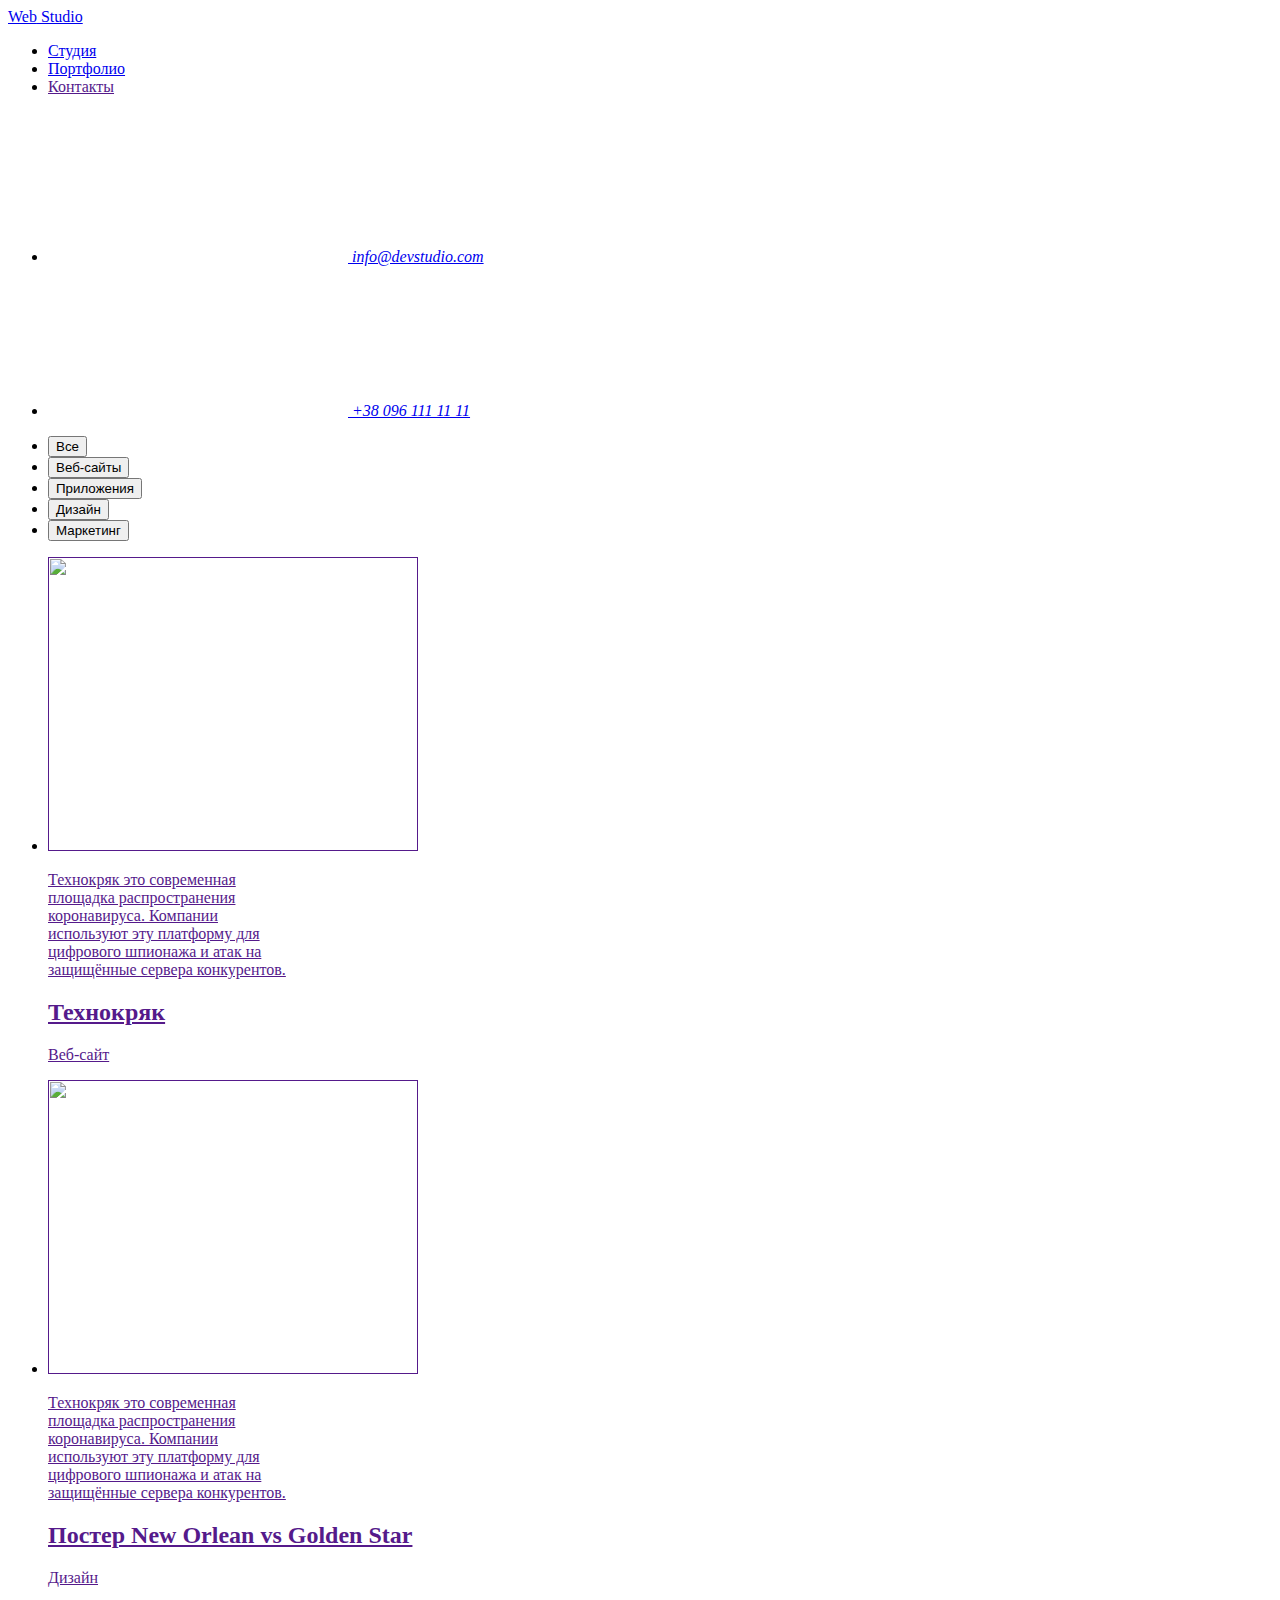
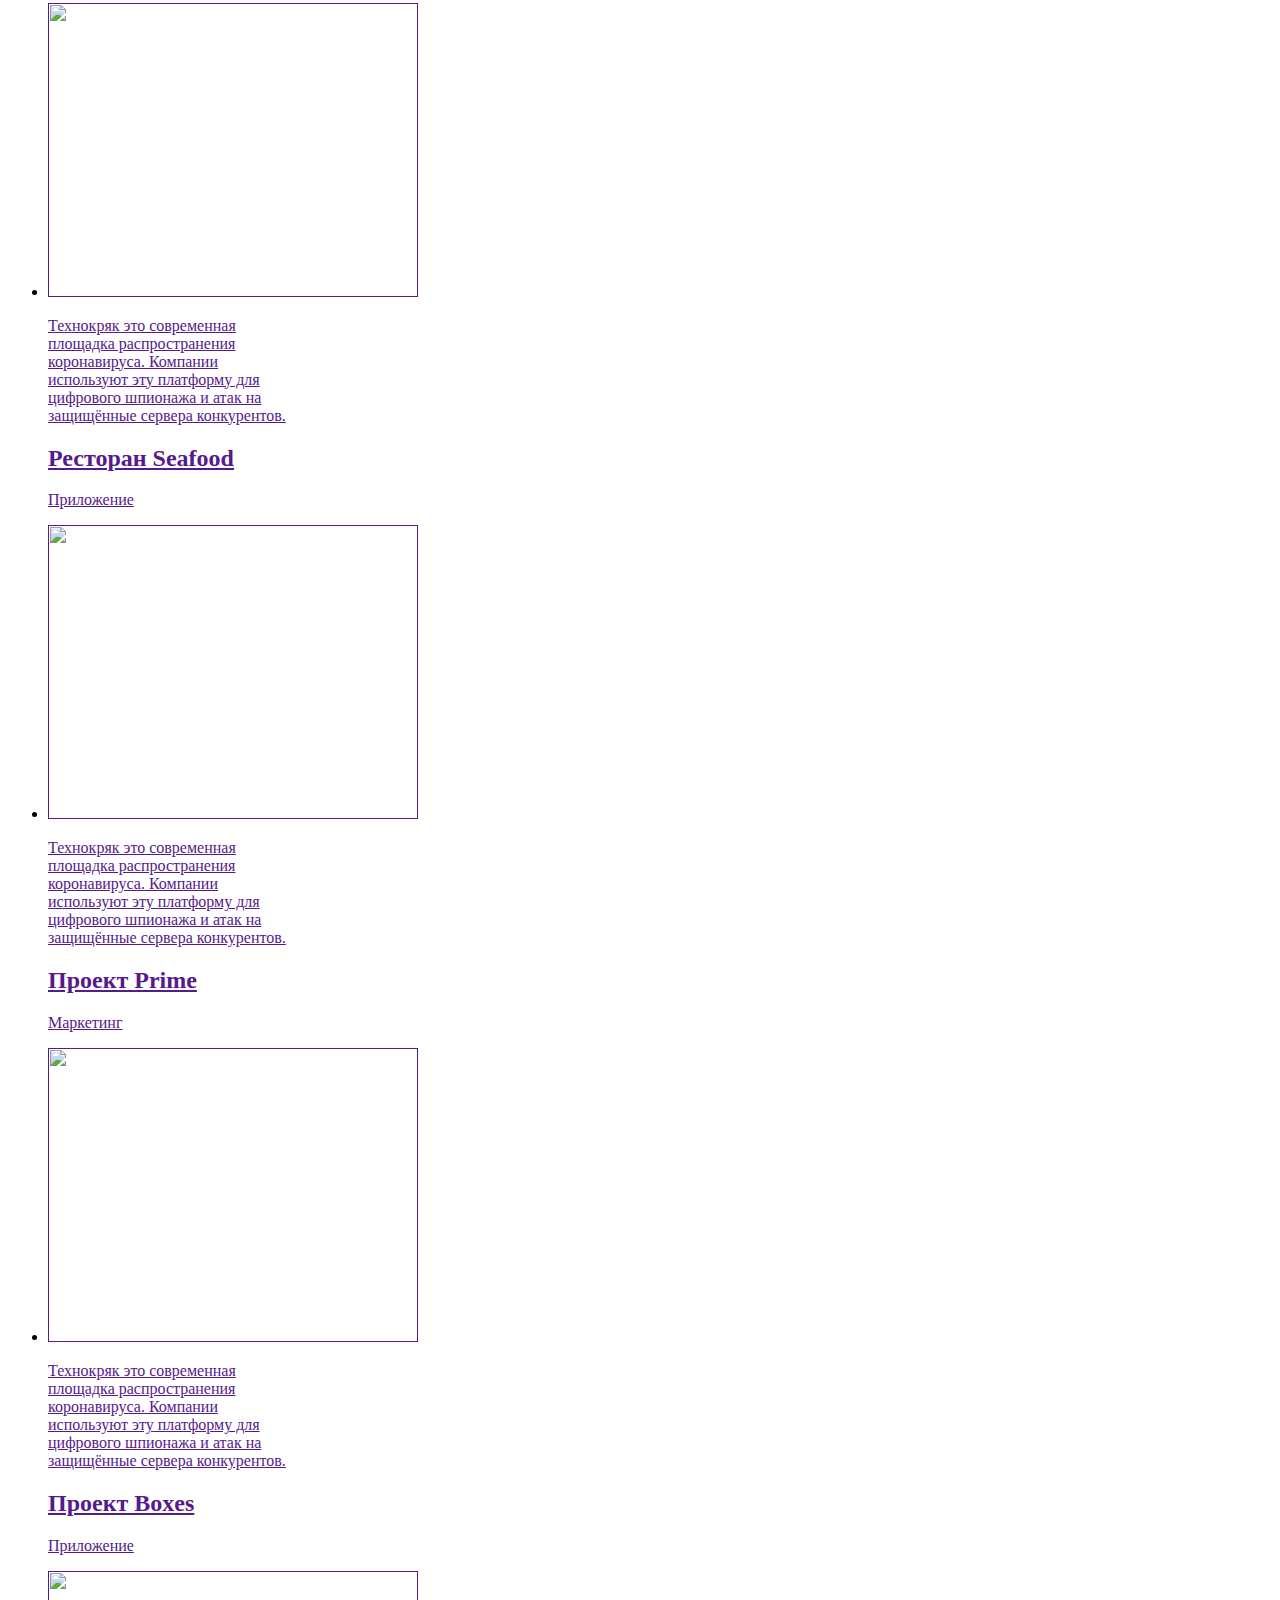
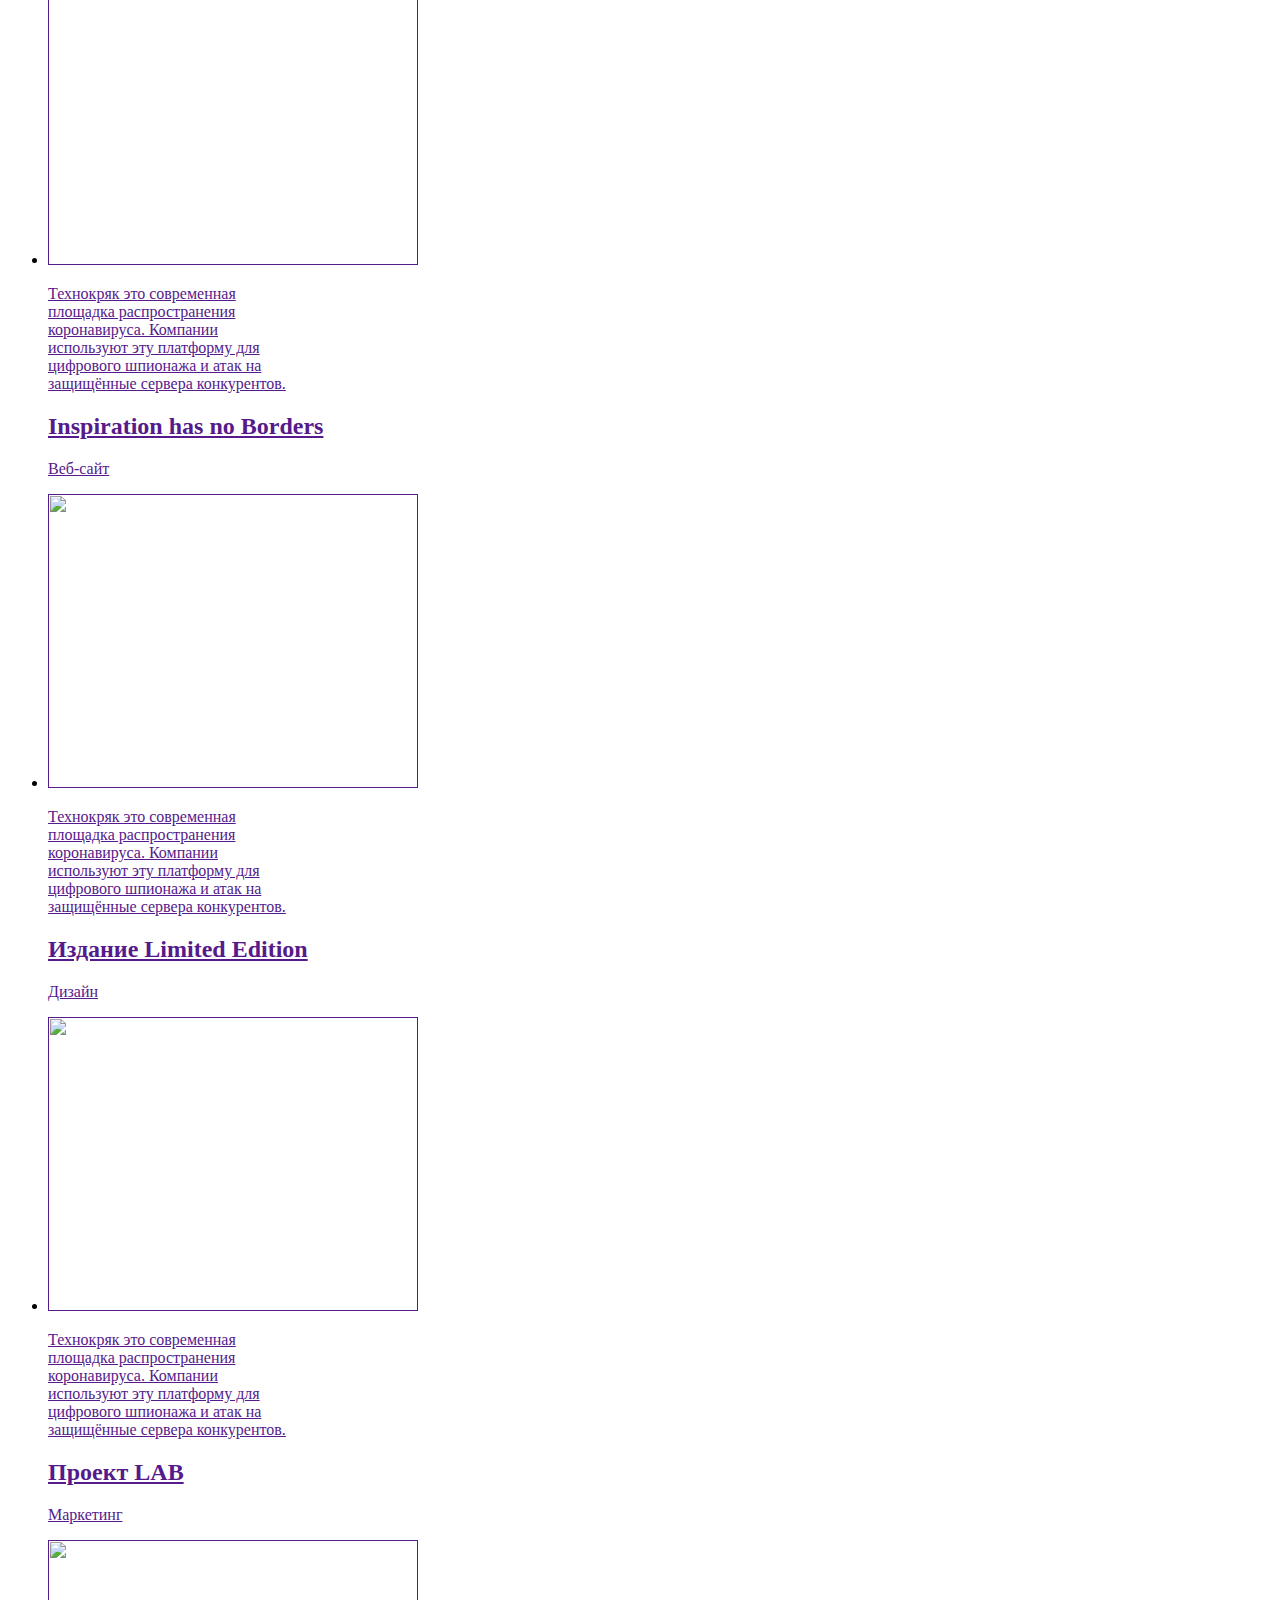
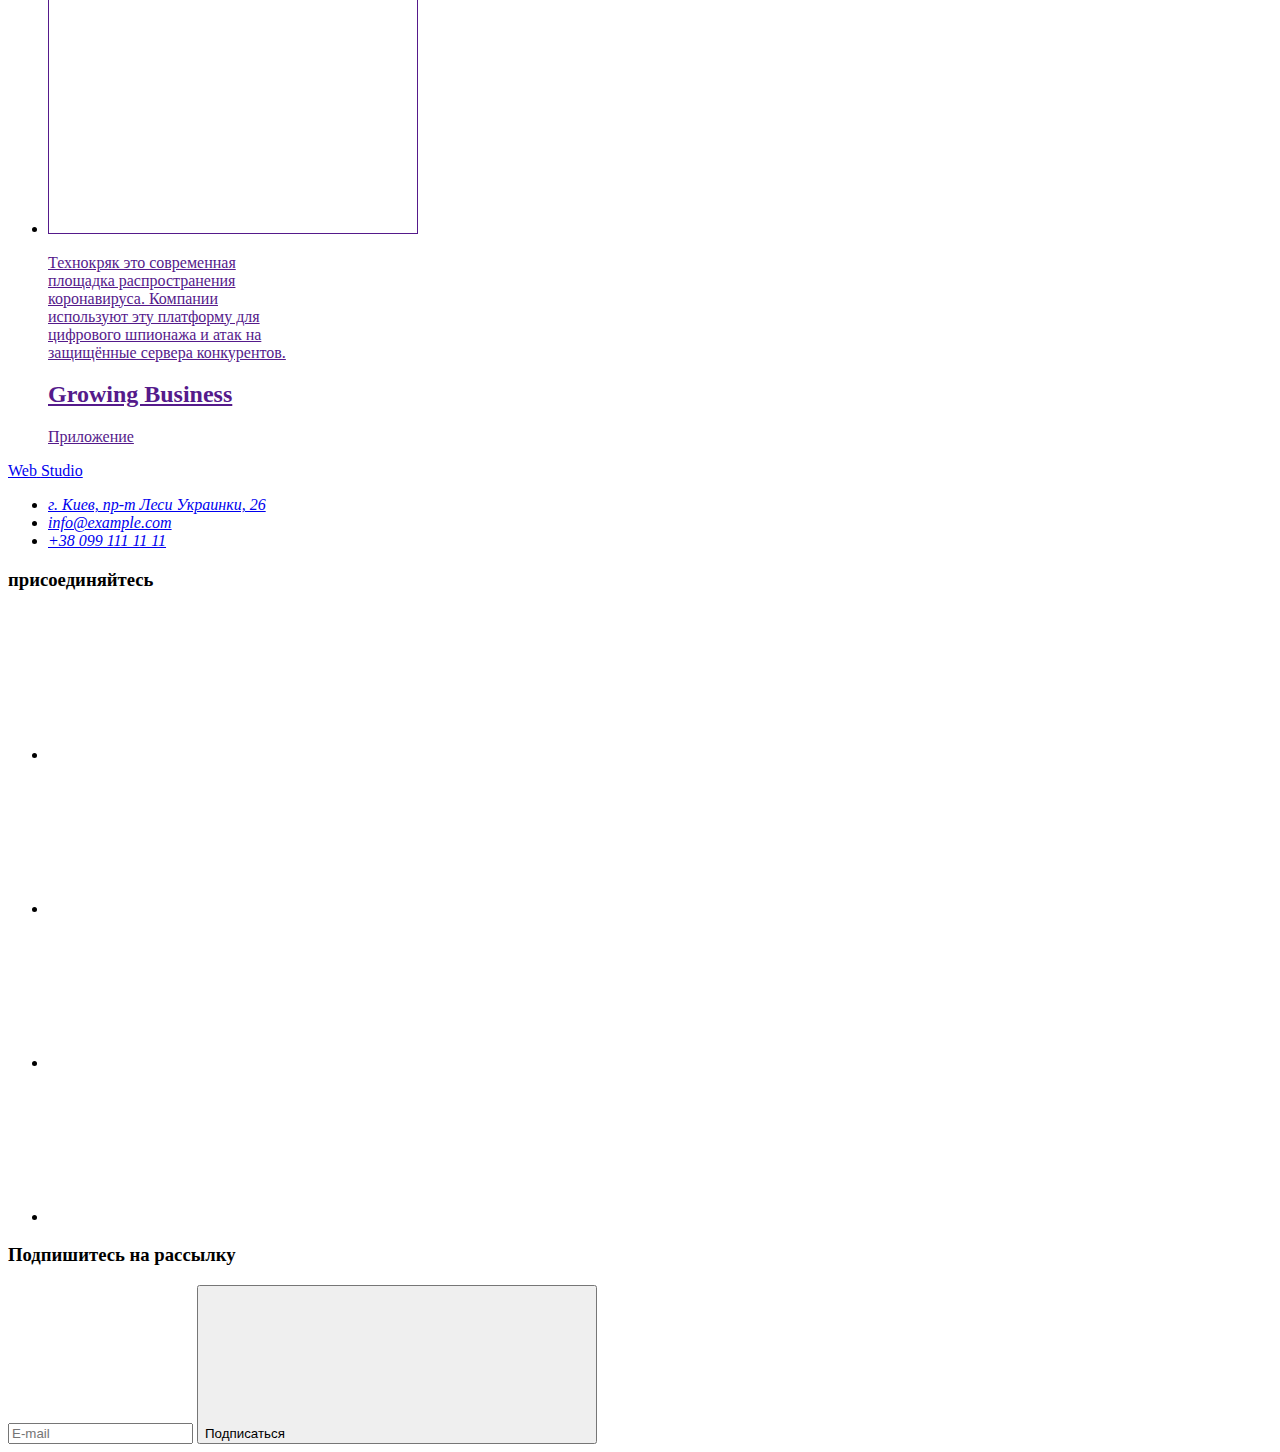
==== portfolio.html @ c2c62fc8 "Add files via upload" ====
<!DOCTYPE html>
<html lang="ru">
  <head>
    <meta charset="UTF-8" />
    <meta name="viewport" content="width=device-width, initial-scale=1.0" />
    <title>Портфолио</title>
    <link rel="stylesheet" href="./css/normalize.css" />
    <link rel="stylesheet" href="./css/main.min.css" />
    <link
      href="https://fonts.googleapis.com/css2?family=Raleway:wght@700&family=Roboto:wght@400;500;700&display=swap"
      rel="stylesheet"
    />
  </head>

  <body>
    <!--Шляпа-->
    <header class="header2">
      <div class="container">
        <nav class="navigation">
          <a class="logo link" href="index.html" lang="en">
            <span class="logo-part">Web</span> Studio</a
          >
          <ul class="navigation-list list">
            <li class="navigation-list-item">
              <a class="navigation-list-link link" href="index.html">Студия</a>
            </li>
            <li class="navigation-list-item">
              <a class="navigation-list-link link current" href="portfolio.html"
                >Портфолио</a
              >
            </li>
            <li class="navigation-list-item">
              <a class="navigation-list-link link" href="">Контакты</a>
            </li>
          </ul>
        </nav>
        <div class="navigation-contacts-container">
          <ul class="navigation-contacts list">
            <li class="navigation-contacts-list">
              <address class="navigation-contacts-adress">
                <a
                  class="navigation-contacts-list-link link"
                  href="mail:info@devstudio.com"
                >
                  <svg class="icon-mail">
                    <use href="./images/sprite.svg#icon-envelope"></use>
                  </svg>
                  info@devstudio.com
                </a>
              </address>
            </li>
            <li class="navigation-contacts-list">
              <address class="navigation-contacts-adress">
                <a
                  class="navigation-contacts-list-link link"
                  href="tel:380961111111"
                >
                  <svg class="icon-phone">
                    <use href="./images/sprite.svg#icon-smartphone"></use>
                  </svg>
                  +38 096 111 11 11</a
                >
              </address>
            </li>
          </ul>
        </div>
      </div>
    </header>
    <main>
      <!--Кнопки-->
      <section class="main-container">
        <div class="container">
          <ul class="btn-list list">
            <li class="btn-list-item">
              <button class="btn-list-item-button">Все</button>
            </li>
            <li class="btn-list-item">
              <button class="btn-list-item-button">
                Веб-сайты
              </button>
            </li>
            <li class="btn-list-item">
              <button class="btn-list-item-button">
                Приложения
              </button>
            </li>
            <li class="btn-list-item">
              <button class="btn-list-item-button">
                Дизайн
              </button>
            </li>
            <li class="btn-list-item">
              <button class="btn-list-item-button">
                Маркетинг
              </button>
            </li>
          </ul>
        </div>
        <!--Работы-->
        <div class="container">
          <h1 hidden>Портфолио</h1>
          <ul class="projects-list list">
            <li class="projects-list-item">
              <a class="projects-list-item-link link" href="">
                <div class="projects-list-item-wrapper">
                  <img
                    class="projects-list-item-img"
                    src="./images/portfolio-page/our-projects/img-1.jpg"
                    alt=""
                    width="370"
                    height="294"
                  />
                  <p class="projects-title-description">
                    Технокряк это современная<br />
                    площадка распространения<br />
                    коронавируса. Компании<br />
                    используют эту платформу для<br />
                    цифрового шпионажа и атак на<br />
                    защищённые сервера конкурентов.
                  </p>
                </div>
                <div class="img-info">
                  <h2 class="projects-title">Технокряк</h2>
                  <p class="projects-title-name">Веб-сайт</p>
                </div>
              </a>
            </li>
            <li class="projects-list-item">
              <a class="projects-list-item-link link" href="">
                <div class="projects-list-item-wrapper">
                  <img
                    class="projects-list-item-img"
                    src="./images/portfolio-page/our-projects/img-2.jpg"
                    alt=""
                    width="370"
                    height="294"
                  />
                  <p class="projects-title-description">
                    Технокряк это современная<br />
                    площадка распространения<br />
                    коронавируса. Компании<br />
                    используют эту платформу для<br />
                    цифрового шпионажа и атак на<br />
                    защищённые сервера конкурентов.
                  </p>
                </div>
                <div class="img-info">
                  <h2 class="projects-title">
                    Постер New Orlean vs Golden Star
                  </h2>
                  <p class="projects-title-name">Дизайн</p>
                </div>
              </a>
            </li>
            <li class="projects-list-item">
              <a class="projects-list-item-link link" href="">
                <div class="projects-list-item-wrapper">
                  <img
                    class="projects-list-item-img"
                    src="./images/portfolio-page/our-projects/img-3.jpg"
                    alt=""
                    width="370"
                    height="294"
                  />
                  <p class="projects-title-description">
                    Технокряк это современная<br />
                    площадка распространения<br />
                    коронавируса. Компании<br />
                    используют эту платформу для<br />
                    цифрового шпионажа и атак на<br />
                    защищённые сервера конкурентов.
                  </p>
                </div>
                <div class="img-info">
                  <h2 class="projects-title">Ресторан Seafood</h2>
                  <p class="projects-title-name">Приложение</p>
                </div>
              </a>
            </li>
            <li class="projects-list-item">
              <a class="projects-list-item-link link" href="">
                <div class="projects-list-item-wrapper">
                  <img
                    class="projects-list-item-img"
                    src="./images/portfolio-page/our-projects/img-4.jpg"
                    alt=""
                    width="370"
                    height="294"
                  />
                  <p class="projects-title-description">
                    Технокряк это современная<br />
                    площадка распространения<br />
                    коронавируса. Компании<br />
                    используют эту платформу для<br />
                    цифрового шпионажа и атак на<br />
                    защищённые сервера конкурентов.
                  </p>
                </div>
                <div class="img-info">
                  <h2 class="projects-title">Проект Prime</h2>
                  <p class="projects-title-name">Маркетинг</p>
                </div>
              </a>
            </li>
            <li class="projects-list-item">
              <a class="projects-list-item-link link" href="">
                <div class="projects-list-item-wrapper">
                  <img
                    class="projects-list-item-img"
                    src="./images/portfolio-page/our-projects/img-5.jpg"
                    alt=""
                    width="370"
                    height="294"
                  />
                  <p class="projects-title-description">
                    Технокряк это современная<br />
                    площадка распространения<br />
                    коронавируса. Компании<br />
                    используют эту платформу для<br />
                    цифрового шпионажа и атак на<br />
                    защищённые сервера конкурентов.
                  </p>
                </div>
                <div class="img-info">
                  <h2 class="projects-title">Проект Boxes</h2>
                  <p class="projects-title-name">Приложение</p>
                </div>
              </a>
            </li>
            <li class="projects-list-item">
              <a class="projects-list-item-link link" href="">
                <div class="projects-list-item-wrapper">
                  <img
                    class="projects-list-item-img"
                    src="./images/portfolio-page/our-projects/img-6.jpg"
                    alt=""
                    width="370"
                    height="294"
                  />
                  <p class="projects-title-description">
                    Технокряк это современная<br />
                    площадка распространения<br />
                    коронавируса. Компании<br />
                    используют эту платформу для<br />
                    цифрового шпионажа и атак на<br />
                    защищённые сервера конкурентов.
                  </p>
                </div>
                <div class="img-info">
                  <h2 class="projects-title">Inspiration has no Borders</h2>
                  <p class="projects-title-name">Веб-сайт</p>
                </div>
              </a>
            </li>
            <li class="projects-list-item">
              <a class="projects-list-item-link link" href="">
                <div class="projects-list-item-wrapper">
                  <img
                    class="projects-list-item-img"
                    src="./images/portfolio-page/our-projects/img-7.jpg"
                    alt=""
                    width="370"
                    height="294"
                  />
                  <p class="projects-title-description">
                    Технокряк это современная<br />
                    площадка распространения<br />
                    коронавируса. Компании<br />
                    используют эту платформу для<br />
                    цифрового шпионажа и атак на<br />
                    защищённые сервера конкурентов.
                  </p>
                </div>
                <div class="img-info">
                  <h2 class="projects-title">Издание Limited Edition</h2>
                  <p class="projects-title-name">Дизайн</p>
                </div>
              </a>
            </li>
            <li class="projects-list-item">
              <a class="projects-list-item-link link" href="">
                <div class="projects-list-item-wrapper">
                  <img
                    class="projects-list-item-img"
                    src="./images/portfolio-page/our-projects/img-8.jpg"
                    alt=""
                    width="370"
                    height="294"
                  />
                  <p class="projects-title-description">
                    Технокряк это современная<br />
                    площадка распространения<br />
                    коронавируса. Компании<br />
                    используют эту платформу для<br />
                    цифрового шпионажа и атак на<br />
                    защищённые сервера конкурентов.
                  </p>
                </div>
                <div class="img-info">
                  <h2 class="projects-title">Проект LAB</h2>
                  <p class="projects-title-name">Маркетинг</p>
                </div>
              </a>
            </li>
            <li class="projects-list-item">
              <a class="projects-list-item-link link" href="">
                <div class="projects-list-item-wrapper">
                  <img
                    class="projects-list-item-img"
                    src="./images/portfolio-page/our-projects/img-9.jpg"
                    alt=""
                    width="370"
                    height="294"
                  />
                  <p class="projects-title-description">
                    Технокряк это современная<br />
                    площадка распространения<br />
                    коронавируса. Компании<br />
                    используют эту платформу для<br />
                    цифрового шпионажа и атак на<br />
                    защищённые сервера конкурентов.
                  </p>
                </div>
                <div class="img-info">
                  <h2 class="projects-title">Growing Business</h2>
                  <p class="projects-title-name">Приложение</p>
                </div>
              </a>
            </li>
          </ul>
        </div>
      </section>
    </main>
    <!--Дно-->
    <footer class="footer">
      <div class="container">
        <div class="footer-part1">
          <a class="logo-footer link" href="index.html" lang="en">
            <span class="logo-part">Web</span>
            <span class="logo-part2">Studio</span>
          </a>
          <ul class="footer-list list">
            <li class="footer-list-item">
              <address class="footer-list-item-adress">
                <a
                  class="footer-list-item-link link link1"
                  href="https://goo.gl/maps/DpkzdR6np3sJu7Kr6"
                  target="_blank"
                >
                  г. Киев, пр-т Леси Украинки, 26
                </a>
              </address>
            </li>
            <li class="footer-list-item">
              <address class="footer-list-item-adress">
                <a
                  class="footer-list-item-link link link2"
                  href="mail:info@example.com"
                >
                  info@example.com
                </a>
              </address>
            </li>
            <li class="footer-list-item">
              <address class="footer-list-item-adress">
                <a
                  class="footer-list-item-link link link2"
                  href="tel:+380991111111"
                >
                  +38 099 111 11 11
                </a>
              </address>
            </li>
          </ul>
        </div>
        <div class="footer-part2">
          <h3 class="join-in">присоединяйтесь</h3>
          <ul class="join-in-list list">
            <li class="join-in-item">
              <a
                class="join-in-item-link link"
                href=""
                aria-label="ссылка на инстаграм"
              >
                <svg class="social-svg-item">
                  <use href="./images/sprite.svg#icon-instagram"></use>
                </svg>
              </a>
            </li>
            <li class="join-in-item">
              <a
                class="join-in-item-link link"
                href=""
                aria-label="ссылка на фейсбук"
              >
                <svg class="social-svg-item">
                  <use href="./images/sprite.svg#icon-facebook"></use>
                </svg>
              </a>
            </li>
            <li class="join-in-item">
              <a
                class="join-in-item-link link"
                href=""
                aria-label="ссылка на твиттер"
              >
                <svg class="social-svg-item">
                  <use href="./images/sprite.svg#icon-twitter"></use>
                </svg>
              </a>
            </li>
            <li class="join-in-item">
              <a
                class="join-in-item-link link"
                href=""
                aria-label="ссылка на линкедин"
              >
                <svg class="social-svg-item">
                  <use href="./images/sprite.svg#icon-linkedin"></use>
                </svg>
              </a>
            </li>
          </ul>
        </div>
        <div class="footer-part3">
          <h3 class="mail-form">
            Подпишитесь на рассылку
          </h3>
          <form action="#" class="mail-form-field">
            <input
              type="email"
              name="email"
              id="email"
              class="mail-form-input"
              placeholder="E-mail"
            />
            <button type="submit" class="mail-form-btn">
              Подписаться
              <svg class="icon-send">
                <use href="./images/sprite.svg#icon-icon-send"></use>
              </svg>
            </button>
          </form>
        </div>
      </div>
    </footer>
  </body>
</html>
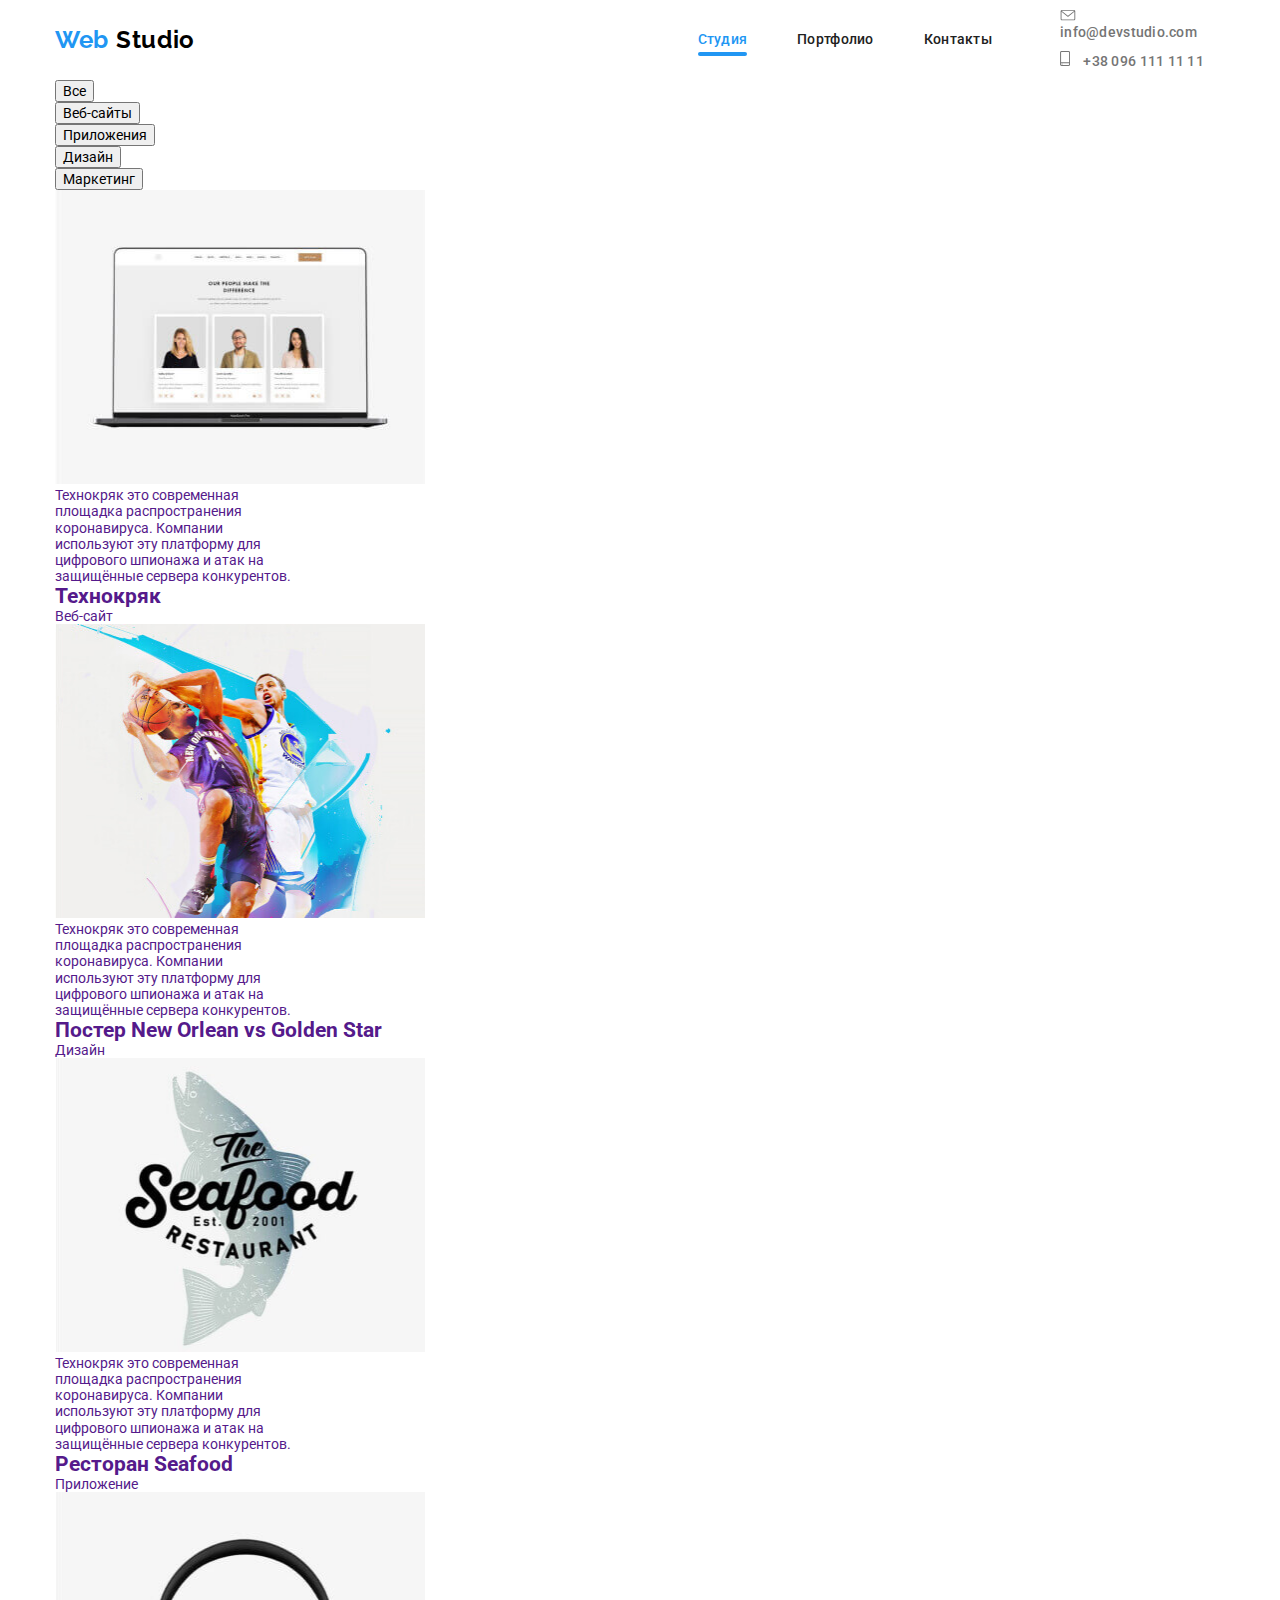
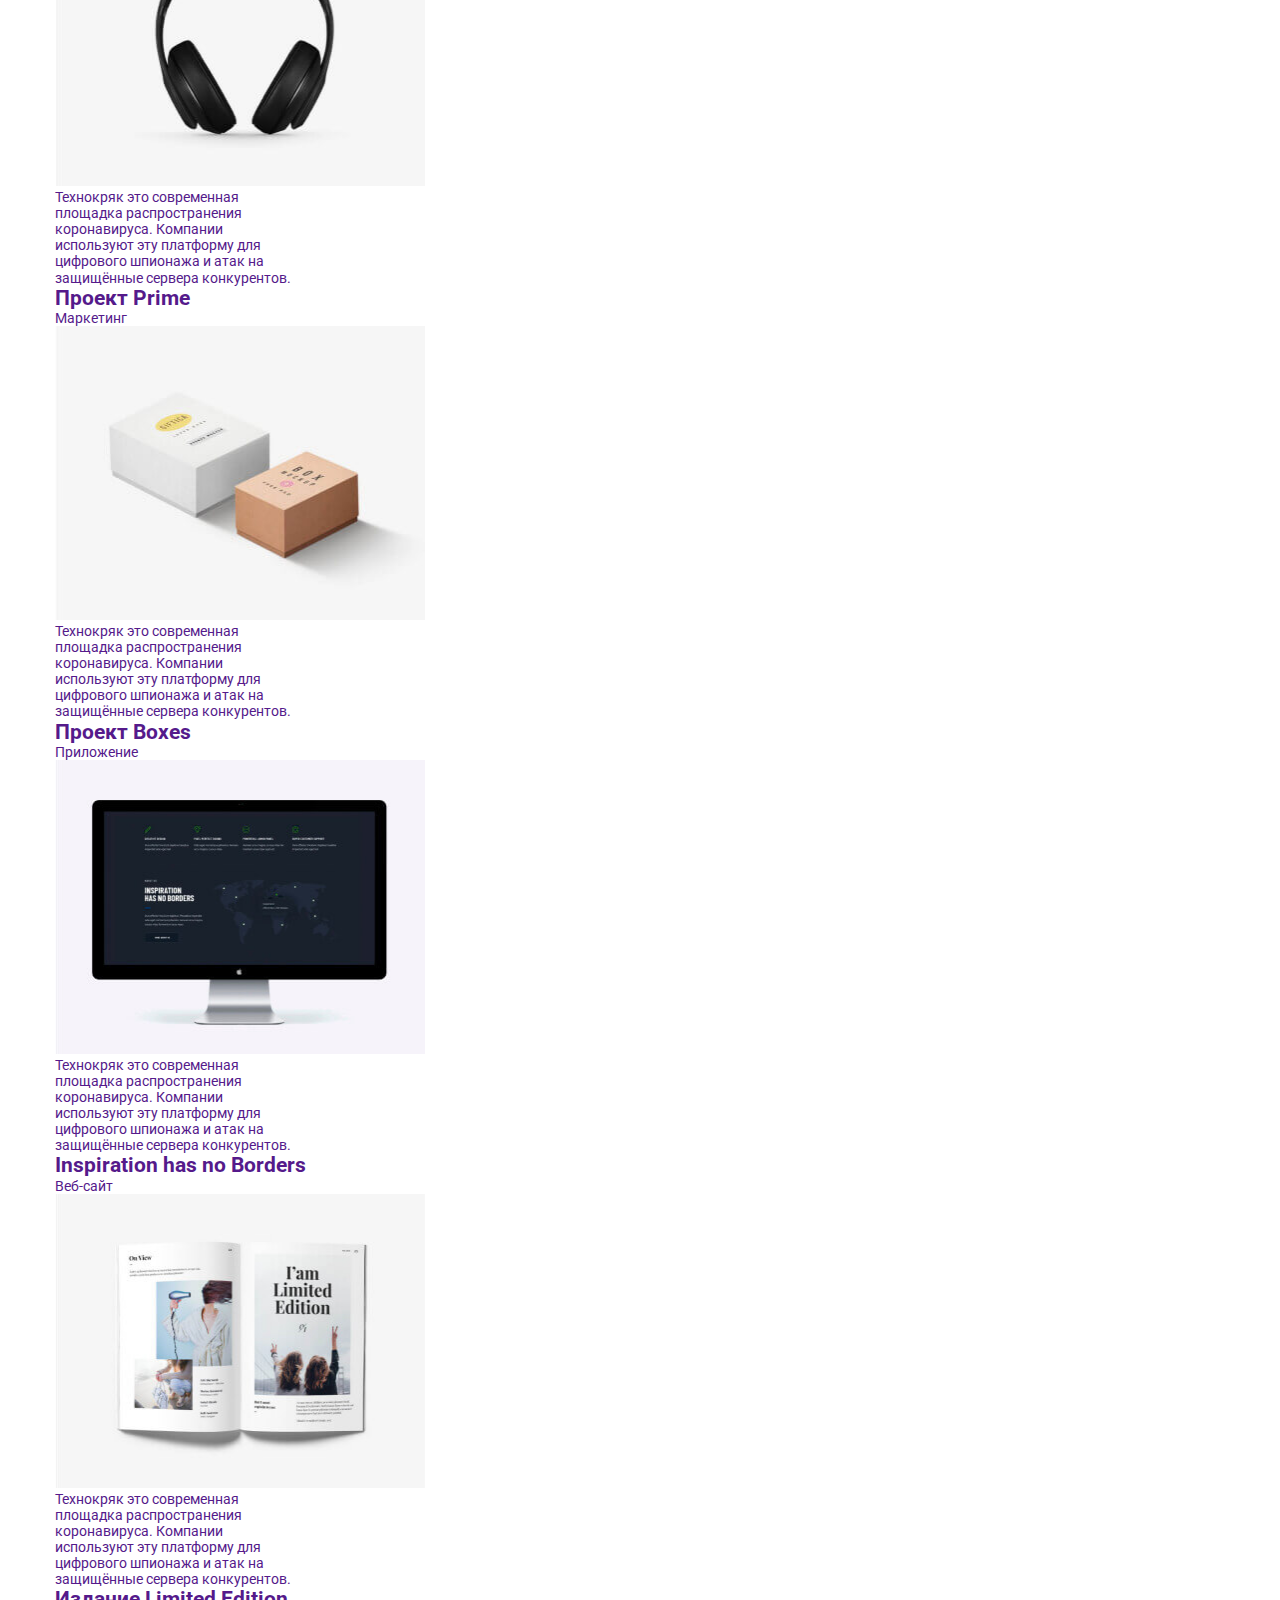
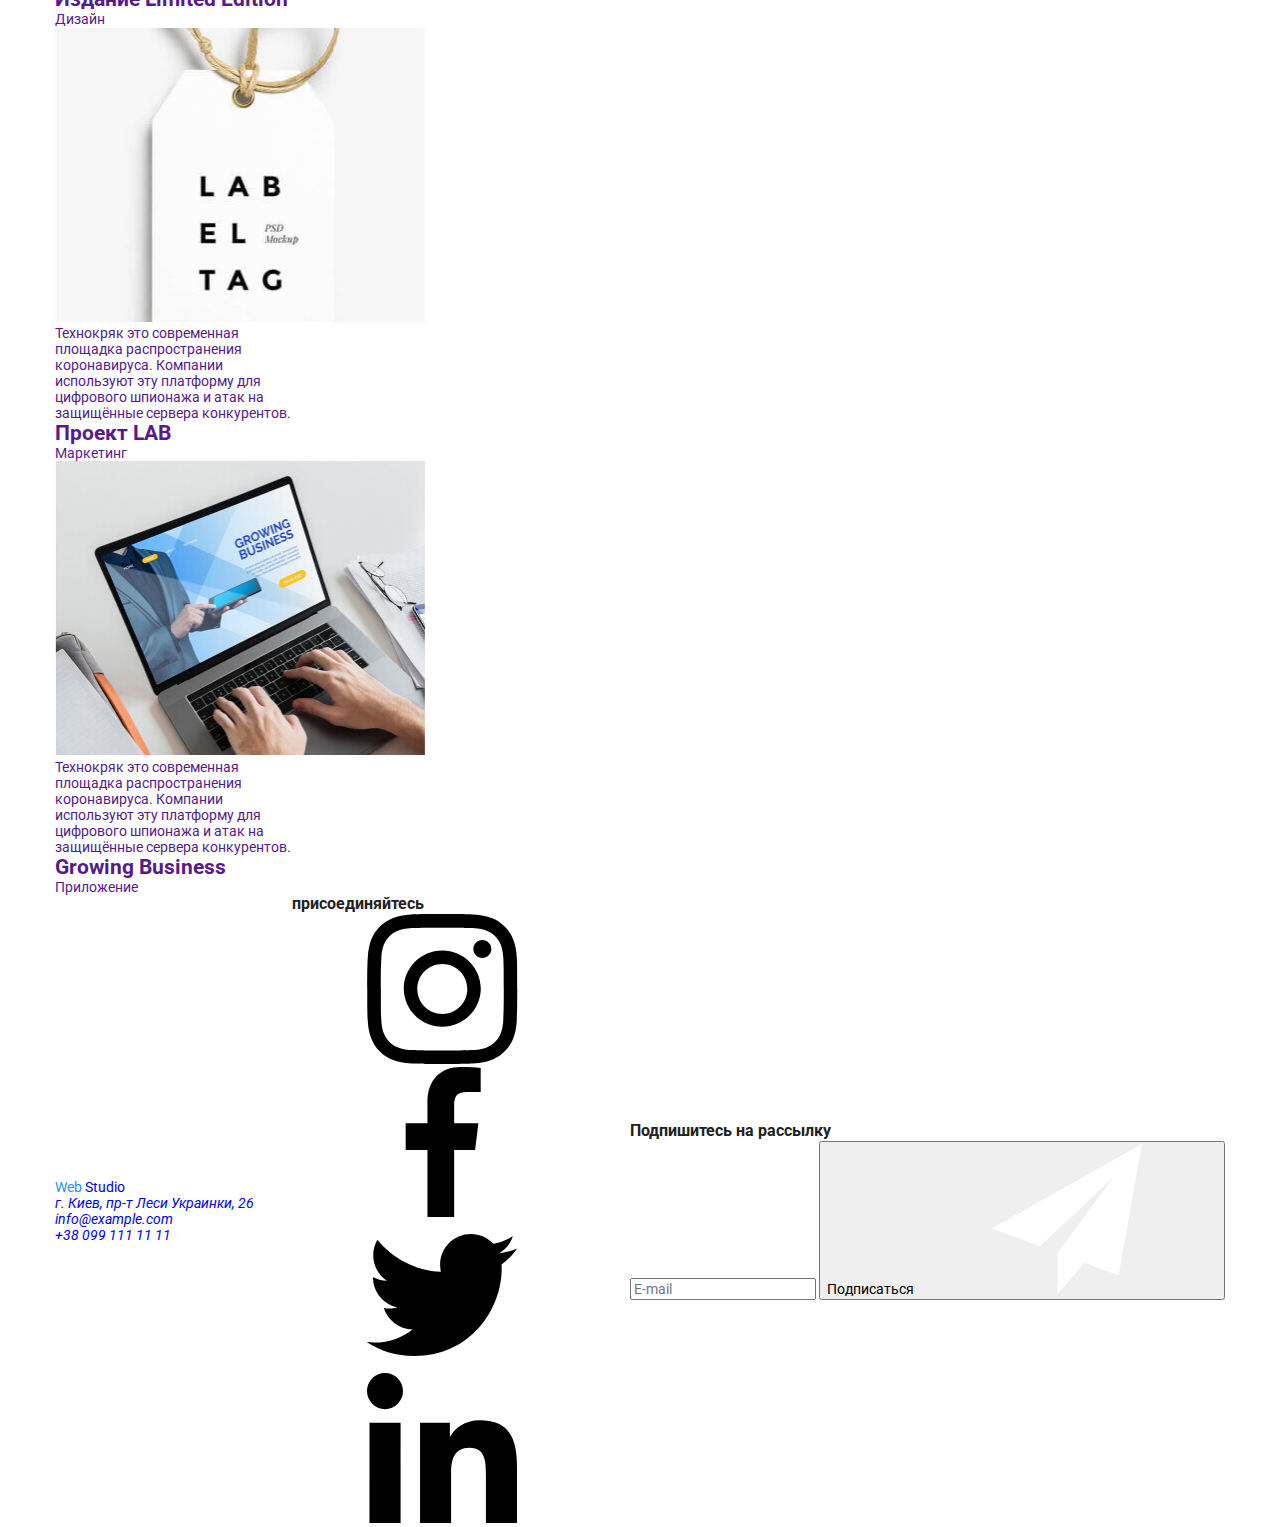
==== commit 9ea0685d: "полностью сделал хедер в индексе" ====
--- a/portfolio.html
+++ b/portfolio.html
@@ -14,55 +14,71 @@
 
   <body>
     <!--Шляпа-->
-    <header class="header2">
+    <header class="header">
       <div class="container">
-        <nav class="navigation">
-          <a class="logo link" href="index.html" lang="en">
-            <span class="logo-part">Web</span> Studio</a
-          >
-          <ul class="navigation-list list">
-            <li class="navigation-list-item">
-              <a class="navigation-list-link link" href="index.html">Студия</a>
-            </li>
-            <li class="navigation-list-item">
-              <a class="navigation-list-link link current" href="portfolio.html"
-                >Портфолио</a
-              >
-            </li>
-            <li class="navigation-list-item">
-              <a class="navigation-list-link link" href="">Контакты</a>
-            </li>
-          </ul>
-        </nav>
-        <div class="navigation-contacts-container">
-          <ul class="navigation-contacts list">
-            <li class="navigation-contacts-list">
-              <address class="navigation-contacts-adress">
-                <a
-                  class="navigation-contacts-list-link link"
-                  href="mail:info@devstudio.com"
+        <a class="logo link" href="index.html" lang="en">
+          <span class="logo-part">Web</span> Studio</a
+        >
+        <button
+          type="button"
+          class="menu-btn"
+          aria-expanded="false"
+          aria-controls="header-menu"
+          data-menu-button
+        >
+          <svg width="40" height="40">
+            <use class="icon-burger" href="./images/sprite.svg#icon-menu"></use>
+            <use class="icon-close" href="./images/sprite.svg#icon-close"></use>
+          </svg>
+        </button>
+        <div class="header-menu" data-menu>
+          <nav class="navigation">
+            <ul class="navigation-list list">
+              <li class="navigation-list-item">
+                <a class="navigation-list-link link current" href="index.html"
+                  >Студия</a
                 >
-                  <svg class="icon-mail">
-                    <use href="./images/sprite.svg#icon-envelope"></use>
-                  </svg>
-                  info@devstudio.com
-                </a>
-              </address>
-            </li>
-            <li class="navigation-contacts-list">
-              <address class="navigation-contacts-adress">
-                <a
-                  class="navigation-contacts-list-link link"
-                  href="tel:380961111111"
+              </li>
+              <li class="navigation-list-item">
+                <a class="navigation-list-link link" href="portfolio.html"
+                  >Портфолио</a
                 >
-                  <svg class="icon-phone">
-                    <use href="./images/sprite.svg#icon-smartphone"></use>
-                  </svg>
-                  +38 096 111 11 11</a
-                >
-              </address>
-            </li>
-          </ul>
+              </li>
+              <li class="navigation-list-item">
+                <a class="navigation-list-link link" href="">Контакты</a>
+              </li>
+            </ul>
+          </nav>
+          <div class="contacts-list">
+            <ul class="navigation-contacts list">
+              <li class="navigation-contacts-list">
+                <address class="navigation-contacts-adress">
+                  <a
+                    class="navigation-contacts-list-link link"
+                    href="mail:info@devstudio.com"
+                  >
+                    <svg class="icon-mail">
+                      <use href="./images/sprite.svg#icon-envelope"></use>
+                    </svg>
+                    info@devstudio.com
+                  </a>
+                </address>
+              </li>
+              <li class="navigation-contacts-list">
+                <address class="navigation-contacts-adress">
+                  <a
+                    class="navigation-contacts-list-link link"
+                    href="tel:380961111111"
+                  >
+                    <svg class="icon-phone">
+                      <use href="./images/sprite.svg#icon-smartphone"></use>
+                    </svg>
+                    +38 096 111 11 11</a
+                  >
+                </address>
+              </li>
+            </ul>
+          </div>
         </div>
       </div>
     </header>
--- a/css/main.min.css
+++ b/css/main.min.css
@@ -0,0 +1,2 @@
+/*! normalize.css v8.0.1 | MIT License | github.com/necolas/normalize.css */html{line-height:1.15;-webkit-text-size-adjust:100%}body{margin:0}main{display:block}h1{font-size:2em;margin:0.67em 0}hr{box-sizing:content-box;height:0;overflow:visible}pre{font-family:monospace, monospace;font-size:1em}a{background-color:transparent}abbr[title]{border-bottom:none;text-decoration:underline;text-decoration:underline dotted}b,strong{font-weight:bolder}code,kbd,samp{font-family:monospace, monospace;font-size:1em}small{font-size:80%}sub,sup{font-size:75%;line-height:0;position:relative;vertical-align:baseline}sub{bottom:-0.25em}sup{top:-0.5em}img{border-style:none}button,input,optgroup,select,textarea{font-family:inherit;font-size:100%;line-height:1.15;margin:0}button,input{overflow:visible}button,select{text-transform:none}button,[type="button"],[type="reset"],[type="submit"]{-webkit-appearance:button}button::-moz-focus-inner,[type="button"]::-moz-focus-inner,[type="reset"]::-moz-focus-inner,[type="submit"]::-moz-focus-inner{border-style:none;padding:0}button:-moz-focusring,[type="button"]:-moz-focusring,[type="reset"]:-moz-focusring,[type="submit"]:-moz-focusring{outline:1px dotted ButtonText}fieldset{padding:0.35em 0.75em 0.625em}legend{box-sizing:border-box;color:inherit;display:table;max-width:100%;padding:0;white-space:normal}progress{vertical-align:baseline}textarea{overflow:auto}[type="checkbox"],[type="radio"]{box-sizing:border-box;padding:0}[type="number"]::-webkit-inner-spin-button,[type="number"]::-webkit-outer-spin-button{height:auto}[type="search"]{-webkit-appearance:textfield;outline-offset:-2px}[type="search"]::-webkit-search-decoration{-webkit-appearance:none}::-webkit-file-upload-button{-webkit-appearance:button;font:inherit}details{display:block}summary{display:list-item}template{display:none}[hidden]{display:none}body{background-color:#fff;font-style:normal;font-family:"Roboto",sans-serif;font-size:14px;color:#212121}html{box-sizing:border-box}*,*::before,*::after{box-sizing:inherit}.link{text-decoration:none;display:block}.list{list-style:none;padding:0px;margin:0px}h1,h2,h3,h4,h5,h6{margin-top:0;margin-bottom:0}p{margin:0px}.container{padding-top:10px;padding-right:15px;padding-bottom:10px;padding-left:15px}@media screen and (min-width: 480px){.container{width:480px;margin:0 auto}}@media screen and (min-width: 768px){.container{width:768px;padding-left:15px;padding-right:15px}}@media screen and (min-width: 1200px){.container{width:1200px;padding-left:15px;padding-right:15px}}.form-on-backdrop{position:fixed;left:0;top:0;height:100%;width:100%;background-color:rgba(0,0,0,0.5);z-index:100;display:flex;justify-content:center;align-items:center}.modal-form{position:relative;padding:40px;width:528px;height:581px;display:flex;flex-direction:column;background-color:#fff;align-items:center}.modal-label-textarea{position:relative;margin-bottom:20px;transition:transform 250ms cubic-bezier(0.4, 0, 0.2, 1)}.modal-form-text{padding-top:12px;padding-right:16px;padding-bottom:12px;padding-left:16px;width:448px;height:120px;resize:none}.modal-span-text{position:absolute;top:12px;left:16px;color:#757575;transition:transform 250ms cubic-bezier(0.4, 0, 0.2, 1)}.modal-label-textarea:focus-within>.modal-span-text,.modal-form-text:not(:placeholder-shown)+.modal-span-text{transform:translate(-10px, -35px);color:#2196f3}.modal-wrapper{position:relative;margin-bottom:28px}.modal-label{position:absolute;left:42px;color:#757575;top:50%;transform:translate(0%, -50%);transition:transform 250ms cubic-bezier(0.4, 0, 0.2, 1)}.icon-form{position:absolute;display:inline-block;width:18px;height:18px;top:50%;left:16px;transform:translateY(-50%)}.modal-form-title{padding-top:11px;padding-right:16px;padding-bottom:11px;padding-left:42px;width:448px;height:40px}.modal-form-title,.modal-form-text{display:block;font-family:"Roboto",sans-serif;font-weight:normal;font-size:14px;letter-spacing:0.01em;border:1px solid rgba(33,33,33,0.2);border-radius:4px;color:#757575}.modal-form-name{font-size:20px;font-weight:700;letter-spacing:0.03em;margin-bottom:30px}.modal-form-title:focus+.modal-label,.modal-form-title:not(:placeholder-shown)+.modal-label,.modal-form-title:focus ~ .icon-form-span{transform:translate(-25px, -40px);color:#2196f3;fill:#2196f3}.modal-form-title ~ .icon-form-span{transition:fill 250ms cubic-bezier(0.4, 0, 0.2, 1)}.modal-form-title:focus,.modal-form-text:focus{outline:none;border-color:#2196f3}.modal-form-span{font-weight:normal;font-size:14px;letter-spacing:0.03em;color:#757575;margin-left:7px}.modal-form-span a{color:#2196f3}.modal-form-label{display:flex;align-items:center;margin-bottom:30px}.modal-form-my-check{display:inline-block;width:16px;height:15px;border:solid 2px #000000;border-radius:2px}.icon-check{width:100%;height:100%}.modal-form-check{position:absolute;width:1px;height:1px;margin:-1px;border:0;padding:0;clip:rect(0 0 0 0);overflow:hidden}.modal-form-check:checked ~ .modal-form-my-check{background-color:#2196f3;border:transparent}.modal-close-btn{display:flex;align-items:center;position:absolute;top:8px;right:8px;border-radius:50%;background-color:transparent;border:solid 1px rgba(0,0,0,0.1);cursor:pointer;padding:0px;width:30px;height:30px;transition:fill 250ms cubic-bezier(0.4, 0, 0.2, 1)}.modal-close-btn:hover{fill:#2196f3}.icon-close{margin:auto;width:18px;height:18px}.is-hidden{visibility:hidden;opacity:0;pointer-events:none}.modal-form-accept{width:200px;height:50px;box-shadow:0px 4px 4px rgba(0,0,0,0.15);border-radius:4px;border:transparent;cursor:pointer;background-color:#2196f3;font-size:16px;letter-spacing:0.06em;font-weight:700;color:#fff}.logo{font-family:"Raleway",sans-serif;font-weight:700;font-size:26px;line-height:1.19;letter-spacing:0.03em;color:#000000;margin-right:85px;padding-top:24px;padding-bottom:25px}.logo-part{color:#2196f3}.navigation-list-link,.navigation-contacts-list-link{font-family:"Roboto",sans-serif;font-style:normal;font-weight:500;font-size:14px;line-height:1.4px;letter-spacing:0.02em;text-decoration:none;padding-top:32px;padding-bottom:32px;color:#212121;transition:color 250ms cubic-bezier(0.4, 0, 0.2, 1)}.icon-phone{fill:currentColor;margin-right:10px;width:10px;height:15px}.icon-mail{fill:currentColor;margin-right:10px;width:16px;height:11px}@media screen and (max-width: 767px){.header{position:relative;max-width:480px;margin:0 auto}.link{display:inline}.container{display:flex;justify-content:space-between;align-items:center}.logo{display:block;padding:0;font-size:24px;line-height:1.16;letter-spacing:0.03em}.menu-btn{padding:0;background-color:transparent;border:none;cursor:pointer}.menu-btn:hover,.menu-btn:focus{fill:#2196f3}.menu-btn.is-open .icon-close{display:block}.menu-btn.is-open .icon-burger{display:none}.icon-close{display:none}.header-menu{display:none;display:block;padding-top:60px;padding-right:120px;padding-bottom:60px;padding-left:120px;position:absolute;top:100%;right:0;left:0;width:100%;background-color:#fff;text-align:center;border-top:solid 1px;border-bottom:solid 1px;border-color:#ececec;box-shadow:0px 4px 8px rgba(0,0,0,0.04),0px 2px 4px rgba(0,0,0,0.08),0px 1px 3px rgba(0,0,0,0.16);transform:translateX(200%);transition:transform 250ms cubic-bezier(0.4, 0, 0.2, 1)}.header-menu.is-open{transform:translateX(0)}.navigation-list-link,.navigation-contacts-list-link{font-family:"Roboto",sans-serif;font-style:normal;font-weight:500;font-size:18px;line-height:1.16;letter-spacing:0.02em;text-decoration:none;padding:0;transition:color 250ms cubic-bezier(0.4, 0, 0.2, 1)}.navigation-list-link.navigation-contacts-list-link,.navigation-contacts-list-link.navigation-contacts-list-link{color:#757575}.navigation-list-link.navigation-list-link,.navigation-contacts-list-link.navigation-list-link{color:#212121}.navigation-list-link{position:relative}.navigation-list-link.current{color:#2196f3}.navigation-list-link:hover,.navigation-list-link:focus{color:#2196f3}.current::after{position:absolute;content:"";display:block;width:100%;left:0;right:0;height:4px;background-color:#2196f3;border-radius:2px;bottom:-8px}.navigation-list{margin-bottom:60px}.navigation-list-item:not(:last-child){margin-bottom:40px}.navigation-list-link{padding:0}.navigation-contacts{margin-bottom:60px}.navigation-contacts-list:not(:last-child){margin-bottom:16px}.navigation-contacts-list-link{color:#757575}.navigation-contacts-list-link:hover,.navigation-contacts-list-link:focus{color:#2196f3}.icon-phone{fill:currentColor;margin-right:10px;width:10px;height:15px}.icon-phone:hover,.icon-phone:focus{fill:#2196f3}.icon-mail{fill:currentColor;margin-right:10px;width:16px;height:11px}.icon-mail:hover,.icon-mail:focus{fill:#2196f3}}@media screen and (min-width: 768px){.menu-btn{display:none}.logo{display:block;padding:0;font-size:24px;line-height:1.16;letter-spacing:0.03em;margin-right:68px;padding-top:26px;padding-bottom:26px}.container{display:flex;justify-content:space-between;align-items:center;padding-top:0;padding-bottom:0}.header-menu{display:flex;align-items:center}.navigation-list{display:flex}.navigation-list-item:not(:last-child){margin-right:50px}.navigation-list-link,.navigation-contacts-list-link{font-family:"Roboto",sans-serif;font-style:normal;font-weight:500;font-size:14px;line-height:1.14;letter-spacing:0.02em;text-decoration:none;padding:0;transition:color 250ms cubic-bezier(0.4, 0, 0.2, 1)}.navigation-list-link.navigation-contacts-list-link,.navigation-contacts-list-link.navigation-contacts-list-link{color:#757575}.navigation-list-link.navigation-list-link,.navigation-contacts-list-link.navigation-list-link{color:#212121}.navigation-list-link{position:relative}.navigation-list-link.current{color:#2196f3}.navigation-list-link:hover,.navigation-list-link:focus{color:#2196f3}.current::after{position:absolute;content:"";display:block;width:100%;left:0;right:0;height:4px;background-color:#2196f3;border-radius:2px;bottom:-8px}.contacts-list{width:165px;margin-left:68px}.navigation-contacts{display:flex;flex-wrap:wrap}.navigation-contacts-list:not(:last-child){margin-bottom:10px}.navigation-contacts-list-link{color:#757575}.navigation-contacts-list-link:hover,.navigation-contacts-list-link:focus{color:#2196f3}.icon-phone{fill:currentColor;margin-right:10px;width:10px;height:15px}.icon-phone:hover,.icon-phone:focus{fill:#2196f3}.icon-mail{fill:currentColor;margin-right:10px;width:16px;height:11px}.icon-mail:hover,.icon-mail:focus{fill:#2196f3}}
+/*# sourceMappingURL=main.min.css.map */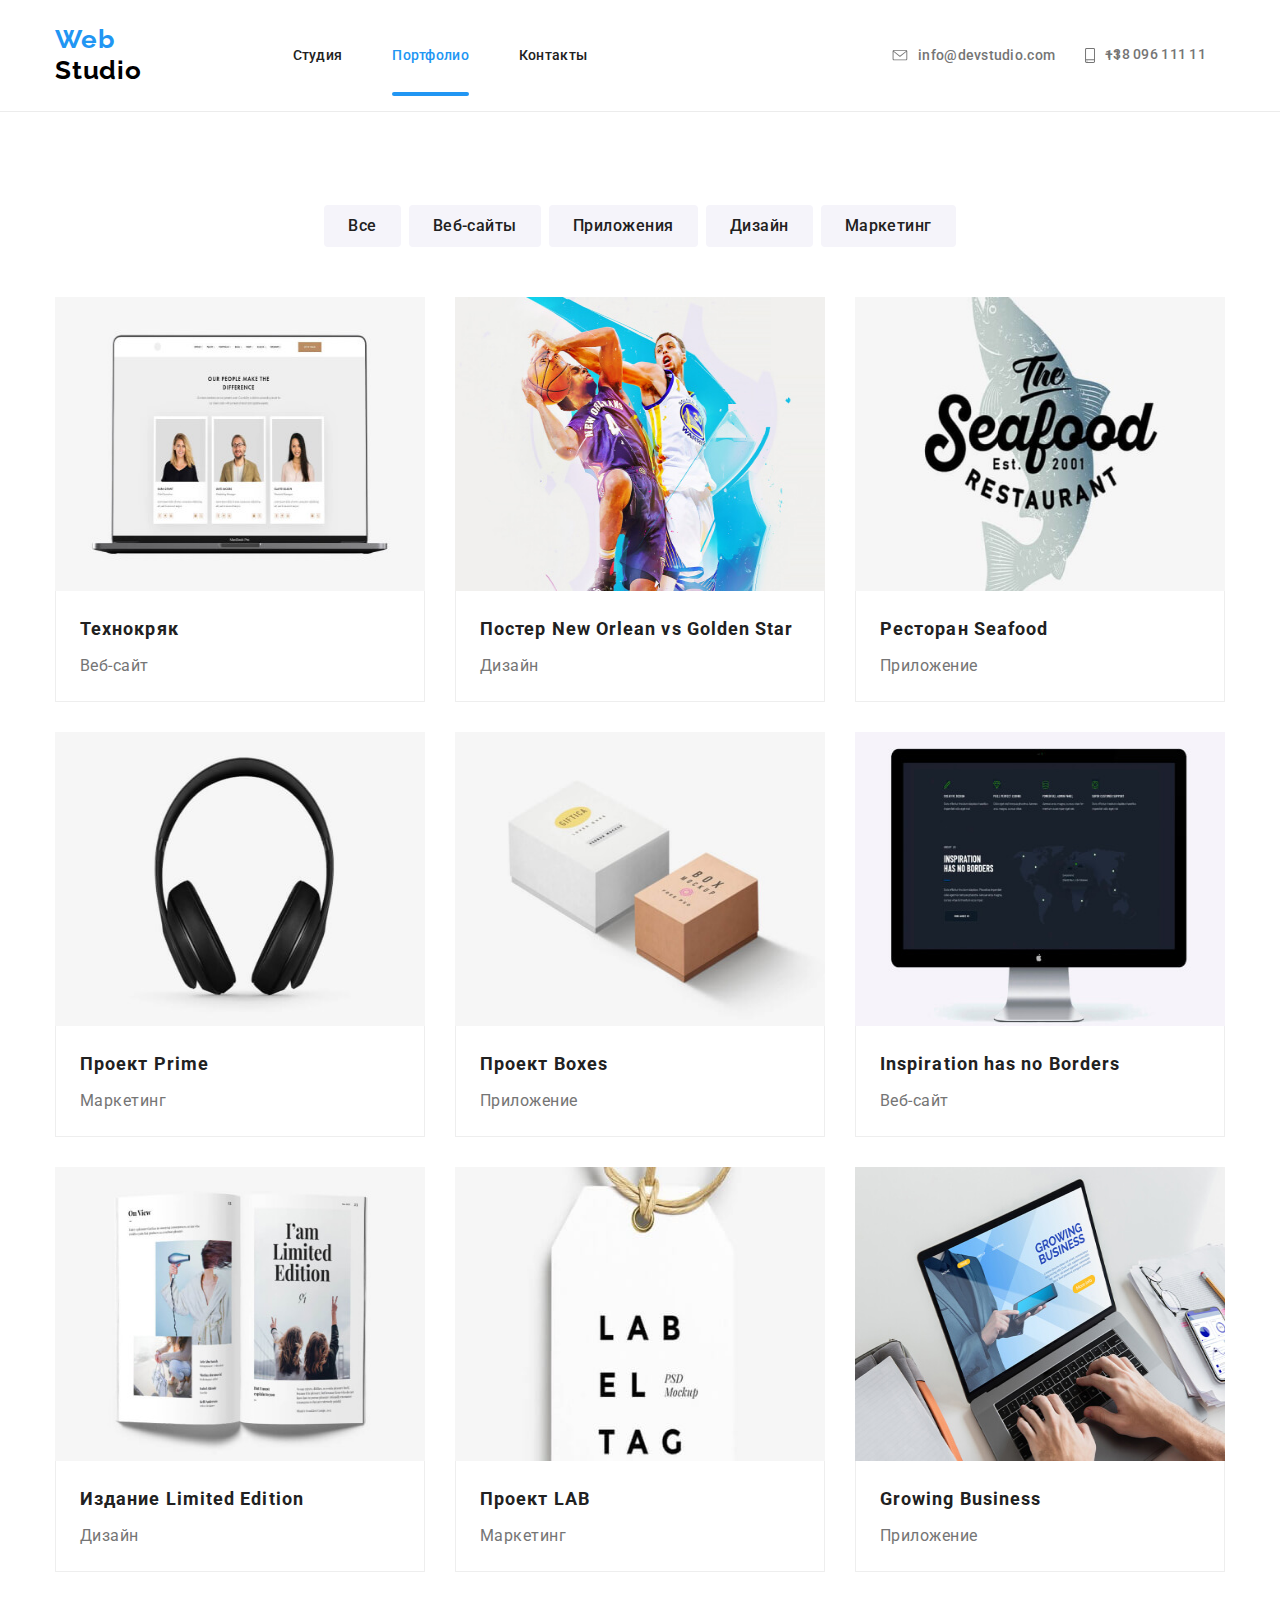
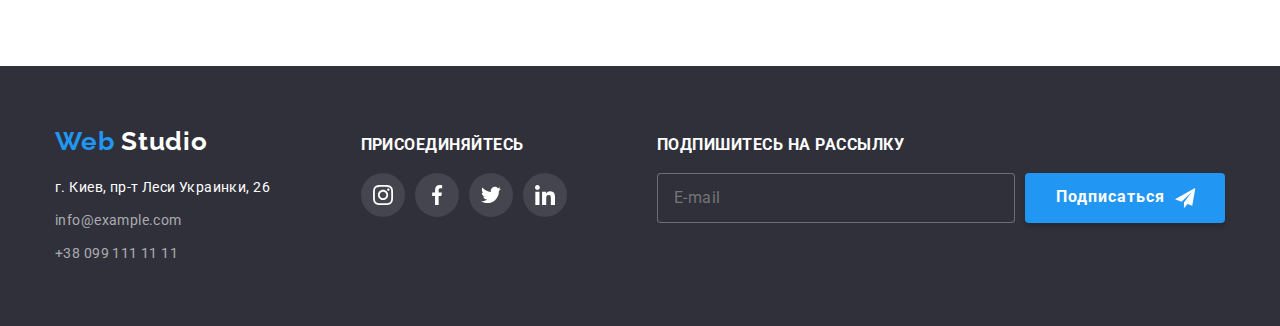
==== commit b2cd3d06: "закончил все, остались картинки" ====
--- a/portfolio.html
+++ b/portfolio.html
@@ -35,12 +35,14 @@
           <nav class="navigation">
             <ul class="navigation-list list">
               <li class="navigation-list-item">
-                <a class="navigation-list-link link current" href="index.html"
+                <a class="navigation-list-link link" href="index.html"
                   >Студия</a
                 >
               </li>
               <li class="navigation-list-item">
-                <a class="navigation-list-link link" href="portfolio.html"
+                <a
+                  class="navigation-list-link link current"
+                  href="portfolio.html"
                   >Портфолио</a
                 >
               </li>
@@ -49,36 +51,34 @@
               </li>
             </ul>
           </nav>
-          <div class="contacts-list">
-            <ul class="navigation-contacts list">
-              <li class="navigation-contacts-list">
-                <address class="navigation-contacts-adress">
-                  <a
-                    class="navigation-contacts-list-link link"
-                    href="mail:info@devstudio.com"
-                  >
-                    <svg class="icon-mail">
-                      <use href="./images/sprite.svg#icon-envelope"></use>
-                    </svg>
-                    info@devstudio.com
-                  </a>
-                </address>
-              </li>
-              <li class="navigation-contacts-list">
-                <address class="navigation-contacts-adress">
-                  <a
-                    class="navigation-contacts-list-link link"
-                    href="tel:380961111111"
-                  >
-                    <svg class="icon-phone">
-                      <use href="./images/sprite.svg#icon-smartphone"></use>
-                    </svg>
-                    +38 096 111 11 11</a
-                  >
-                </address>
-              </li>
-            </ul>
-          </div>
+          <ul class="navigation-contacts list">
+            <li class="navigation-contacts-list">
+              <address class="navigation-contacts-adress">
+                <a
+                  class="navigation-contacts-list-link link"
+                  href="mail:info@devstudio.com"
+                >
+                  <svg class="icon-mail">
+                    <use href="./images/sprite.svg#icon-envelope"></use>
+                  </svg>
+                  info@devstudio.com
+                </a>
+              </address>
+            </li>
+            <li class="navigation-contacts-list">
+              <address class="navigation-contacts-adress">
+                <a
+                  class="navigation-contacts-list-link link"
+                  href="tel:380961111111"
+                >
+                  <svg class="icon-phone">
+                    <use href="./images/sprite.svg#icon-smartphone"></use>
+                  </svg>
+                  +38 096 111 11 11</a
+                >
+              </address>
+            </li>
+          </ul>
         </div>
       </div>
     </header>
@@ -91,24 +91,16 @@
               <button class="btn-list-item-button">Все</button>
             </li>
             <li class="btn-list-item">
-              <button class="btn-list-item-button">
-                Веб-сайты
-              </button>
+              <button class="btn-list-item-button">Веб-сайты</button>
             </li>
             <li class="btn-list-item">
-              <button class="btn-list-item-button">
-                Приложения
-              </button>
+              <button class="btn-list-item-button">Приложения</button>
             </li>
             <li class="btn-list-item">
-              <button class="btn-list-item-button">
-                Дизайн
-              </button>
+              <button class="btn-list-item-button">Дизайн</button>
             </li>
             <li class="btn-list-item">
-              <button class="btn-list-item-button">
-                Маркетинг
-              </button>
+              <button class="btn-list-item-button">Маркетинг</button>
             </li>
           </ul>
         </div>
@@ -121,7 +113,7 @@
                 <div class="projects-list-item-wrapper">
                   <img
                     class="projects-list-item-img"
-                    src="./images/portfolio-page/our-projects/img-1.jpg"
+                    src="./images/portfolio-page/our-projects/img-1-480.jpg"
                     alt=""
                     width="370"
                     height="294"
@@ -146,7 +138,7 @@
                 <div class="projects-list-item-wrapper">
                   <img
                     class="projects-list-item-img"
-                    src="./images/portfolio-page/our-projects/img-2.jpg"
+                    src="./images/portfolio-page/our-projects/img-2-480.jpg"
                     alt=""
                     width="370"
                     height="294"
@@ -173,7 +165,7 @@
                 <div class="projects-list-item-wrapper">
                   <img
                     class="projects-list-item-img"
-                    src="./images/portfolio-page/our-projects/img-3.jpg"
+                    src="./images/portfolio-page/our-projects/img-3-480.jpg"
                     alt=""
                     width="370"
                     height="294"
@@ -198,7 +190,7 @@
                 <div class="projects-list-item-wrapper">
                   <img
                     class="projects-list-item-img"
-                    src="./images/portfolio-page/our-projects/img-4.jpg"
+                    src="./images/portfolio-page/our-projects/img-4-480.jpg"
                     alt=""
                     width="370"
                     height="294"
@@ -223,7 +215,7 @@
                 <div class="projects-list-item-wrapper">
                   <img
                     class="projects-list-item-img"
-                    src="./images/portfolio-page/our-projects/img-5.jpg"
+                    src="./images/portfolio-page/our-projects/img-5-480.jpg"
                     alt=""
                     width="370"
                     height="294"
@@ -248,7 +240,7 @@
                 <div class="projects-list-item-wrapper">
                   <img
                     class="projects-list-item-img"
-                    src="./images/portfolio-page/our-projects/img-6.jpg"
+                    src="./images/portfolio-page/our-projects/img-6-480.jpg"
                     alt=""
                     width="370"
                     height="294"
@@ -273,7 +265,7 @@
                 <div class="projects-list-item-wrapper">
                   <img
                     class="projects-list-item-img"
-                    src="./images/portfolio-page/our-projects/img-7.jpg"
+                    src="./images/portfolio-page/our-projects/img-7-480.jpg"
                     alt=""
                     width="370"
                     height="294"
@@ -298,7 +290,7 @@
                 <div class="projects-list-item-wrapper">
                   <img
                     class="projects-list-item-img"
-                    src="./images/portfolio-page/our-projects/img-8.jpg"
+                    src="./images/portfolio-page/our-projects/img-8-480.jpg"
                     alt=""
                     width="370"
                     height="294"
@@ -323,7 +315,7 @@
                 <div class="projects-list-item-wrapper">
                   <img
                     class="projects-list-item-img"
-                    src="./images/portfolio-page/our-projects/img-9.jpg"
+                    src="./images/portfolio-page/our-projects/img-9-480.jpg"
                     alt=""
                     width="370"
                     height="294"
@@ -439,9 +431,7 @@
           </ul>
         </div>
         <div class="footer-part3">
-          <h3 class="mail-form">
-            Подпишитесь на рассылку
-          </h3>
+          <h3 class="mail-form">Подпишитесь на рассылку</h3>
           <form action="#" class="mail-form-field">
             <input
               type="email"
@@ -460,5 +450,6 @@
         </div>
       </div>
     </footer>
+    <script src="./js/menu.js"></script>
   </body>
 </html>
--- a/css/main.min.css
+++ b/css/main.min.css
@@ -1,2 +1,2 @@
-/*! normalize.css v8.0.1 | MIT License | github.com/necolas/normalize.css */html{line-height:1.15;-webkit-text-size-adjust:100%}body{margin:0}main{display:block}h1{font-size:2em;margin:0.67em 0}hr{box-sizing:content-box;height:0;overflow:visible}pre{font-family:monospace, monospace;font-size:1em}a{background-color:transparent}abbr[title]{border-bottom:none;text-decoration:underline;text-decoration:underline dotted}b,strong{font-weight:bolder}code,kbd,samp{font-family:monospace, monospace;font-size:1em}small{font-size:80%}sub,sup{font-size:75%;line-height:0;position:relative;vertical-align:baseline}sub{bottom:-0.25em}sup{top:-0.5em}img{border-style:none}button,input,optgroup,select,textarea{font-family:inherit;font-size:100%;line-height:1.15;margin:0}button,input{overflow:visible}button,select{text-transform:none}button,[type="button"],[type="reset"],[type="submit"]{-webkit-appearance:button}button::-moz-focus-inner,[type="button"]::-moz-focus-inner,[type="reset"]::-moz-focus-inner,[type="submit"]::-moz-focus-inner{border-style:none;padding:0}button:-moz-focusring,[type="button"]:-moz-focusring,[type="reset"]:-moz-focusring,[type="submit"]:-moz-focusring{outline:1px dotted ButtonText}fieldset{padding:0.35em 0.75em 0.625em}legend{box-sizing:border-box;color:inherit;display:table;max-width:100%;padding:0;white-space:normal}progress{vertical-align:baseline}textarea{overflow:auto}[type="checkbox"],[type="radio"]{box-sizing:border-box;padding:0}[type="number"]::-webkit-inner-spin-button,[type="number"]::-webkit-outer-spin-button{height:auto}[type="search"]{-webkit-appearance:textfield;outline-offset:-2px}[type="search"]::-webkit-search-decoration{-webkit-appearance:none}::-webkit-file-upload-button{-webkit-appearance:button;font:inherit}details{display:block}summary{display:list-item}template{display:none}[hidden]{display:none}body{background-color:#fff;font-style:normal;font-family:"Roboto",sans-serif;font-size:14px;color:#212121}html{box-sizing:border-box}*,*::before,*::after{box-sizing:inherit}.link{text-decoration:none;display:block}.list{list-style:none;padding:0px;margin:0px}h1,h2,h3,h4,h5,h6{margin-top:0;margin-bottom:0}p{margin:0px}.container{padding-top:10px;padding-right:15px;padding-bottom:10px;padding-left:15px}@media screen and (min-width: 480px){.container{width:480px;margin:0 auto}}@media screen and (min-width: 768px){.container{width:768px;padding-left:15px;padding-right:15px}}@media screen and (min-width: 1200px){.container{width:1200px;padding-left:15px;padding-right:15px}}.form-on-backdrop{position:fixed;left:0;top:0;height:100%;width:100%;background-color:rgba(0,0,0,0.5);z-index:100;display:flex;justify-content:center;align-items:center}.modal-form{position:relative;padding:40px;width:528px;height:581px;display:flex;flex-direction:column;background-color:#fff;align-items:center}.modal-label-textarea{position:relative;margin-bottom:20px;transition:transform 250ms cubic-bezier(0.4, 0, 0.2, 1)}.modal-form-text{padding-top:12px;padding-right:16px;padding-bottom:12px;padding-left:16px;width:448px;height:120px;resize:none}.modal-span-text{position:absolute;top:12px;left:16px;color:#757575;transition:transform 250ms cubic-bezier(0.4, 0, 0.2, 1)}.modal-label-textarea:focus-within>.modal-span-text,.modal-form-text:not(:placeholder-shown)+.modal-span-text{transform:translate(-10px, -35px);color:#2196f3}.modal-wrapper{position:relative;margin-bottom:28px}.modal-label{position:absolute;left:42px;color:#757575;top:50%;transform:translate(0%, -50%);transition:transform 250ms cubic-bezier(0.4, 0, 0.2, 1)}.icon-form{position:absolute;display:inline-block;width:18px;height:18px;top:50%;left:16px;transform:translateY(-50%)}.modal-form-title{padding-top:11px;padding-right:16px;padding-bottom:11px;padding-left:42px;width:448px;height:40px}.modal-form-title,.modal-form-text{display:block;font-family:"Roboto",sans-serif;font-weight:normal;font-size:14px;letter-spacing:0.01em;border:1px solid rgba(33,33,33,0.2);border-radius:4px;color:#757575}.modal-form-name{font-size:20px;font-weight:700;letter-spacing:0.03em;margin-bottom:30px}.modal-form-title:focus+.modal-label,.modal-form-title:not(:placeholder-shown)+.modal-label,.modal-form-title:focus ~ .icon-form-span{transform:translate(-25px, -40px);color:#2196f3;fill:#2196f3}.modal-form-title ~ .icon-form-span{transition:fill 250ms cubic-bezier(0.4, 0, 0.2, 1)}.modal-form-title:focus,.modal-form-text:focus{outline:none;border-color:#2196f3}.modal-form-span{font-weight:normal;font-size:14px;letter-spacing:0.03em;color:#757575;margin-left:7px}.modal-form-span a{color:#2196f3}.modal-form-label{display:flex;align-items:center;margin-bottom:30px}.modal-form-my-check{display:inline-block;width:16px;height:15px;border:solid 2px #000000;border-radius:2px}.icon-check{width:100%;height:100%}.modal-form-check{position:absolute;width:1px;height:1px;margin:-1px;border:0;padding:0;clip:rect(0 0 0 0);overflow:hidden}.modal-form-check:checked ~ .modal-form-my-check{background-color:#2196f3;border:transparent}.modal-close-btn{display:flex;align-items:center;position:absolute;top:8px;right:8px;border-radius:50%;background-color:transparent;border:solid 1px rgba(0,0,0,0.1);cursor:pointer;padding:0px;width:30px;height:30px;transition:fill 250ms cubic-bezier(0.4, 0, 0.2, 1)}.modal-close-btn:hover{fill:#2196f3}.icon-close{margin:auto;width:18px;height:18px}.is-hidden{visibility:hidden;opacity:0;pointer-events:none}.modal-form-accept{width:200px;height:50px;box-shadow:0px 4px 4px rgba(0,0,0,0.15);border-radius:4px;border:transparent;cursor:pointer;background-color:#2196f3;font-size:16px;letter-spacing:0.06em;font-weight:700;color:#fff}.logo{font-family:"Raleway",sans-serif;font-weight:700;font-size:26px;line-height:1.19;letter-spacing:0.03em;color:#000000;margin-right:85px;padding-top:24px;padding-bottom:25px}.logo-part{color:#2196f3}.navigation-list-link,.navigation-contacts-list-link{font-family:"Roboto",sans-serif;font-style:normal;font-weight:500;font-size:14px;line-height:1.4px;letter-spacing:0.02em;text-decoration:none;padding-top:32px;padding-bottom:32px;color:#212121;transition:color 250ms cubic-bezier(0.4, 0, 0.2, 1)}.icon-phone{fill:currentColor;margin-right:10px;width:10px;height:15px}.icon-mail{fill:currentColor;margin-right:10px;width:16px;height:11px}@media screen and (max-width: 767px){.header{position:relative;max-width:480px;margin:0 auto}.link{display:inline}.container{display:flex;justify-content:space-between;align-items:center}.logo{display:block;padding:0;font-size:24px;line-height:1.16;letter-spacing:0.03em}.menu-btn{padding:0;background-color:transparent;border:none;cursor:pointer}.menu-btn:hover,.menu-btn:focus{fill:#2196f3}.menu-btn.is-open .icon-close{display:block}.menu-btn.is-open .icon-burger{display:none}.icon-close{display:none}.header-menu{display:none;display:block;padding-top:60px;padding-right:120px;padding-bottom:60px;padding-left:120px;position:absolute;top:100%;right:0;left:0;width:100%;background-color:#fff;text-align:center;border-top:solid 1px;border-bottom:solid 1px;border-color:#ececec;box-shadow:0px 4px 8px rgba(0,0,0,0.04),0px 2px 4px rgba(0,0,0,0.08),0px 1px 3px rgba(0,0,0,0.16);transform:translateX(200%);transition:transform 250ms cubic-bezier(0.4, 0, 0.2, 1)}.header-menu.is-open{transform:translateX(0)}.navigation-list-link,.navigation-contacts-list-link{font-family:"Roboto",sans-serif;font-style:normal;font-weight:500;font-size:18px;line-height:1.16;letter-spacing:0.02em;text-decoration:none;padding:0;transition:color 250ms cubic-bezier(0.4, 0, 0.2, 1)}.navigation-list-link.navigation-contacts-list-link,.navigation-contacts-list-link.navigation-contacts-list-link{color:#757575}.navigation-list-link.navigation-list-link,.navigation-contacts-list-link.navigation-list-link{color:#212121}.navigation-list-link{position:relative}.navigation-list-link.current{color:#2196f3}.navigation-list-link:hover,.navigation-list-link:focus{color:#2196f3}.current::after{position:absolute;content:"";display:block;width:100%;left:0;right:0;height:4px;background-color:#2196f3;border-radius:2px;bottom:-8px}.navigation-list{margin-bottom:60px}.navigation-list-item:not(:last-child){margin-bottom:40px}.navigation-list-link{padding:0}.navigation-contacts{margin-bottom:60px}.navigation-contacts-list:not(:last-child){margin-bottom:16px}.navigation-contacts-list-link{color:#757575}.navigation-contacts-list-link:hover,.navigation-contacts-list-link:focus{color:#2196f3}.icon-phone{fill:currentColor;margin-right:10px;width:10px;height:15px}.icon-phone:hover,.icon-phone:focus{fill:#2196f3}.icon-mail{fill:currentColor;margin-right:10px;width:16px;height:11px}.icon-mail:hover,.icon-mail:focus{fill:#2196f3}}@media screen and (min-width: 768px){.menu-btn{display:none}.logo{display:block;padding:0;font-size:24px;line-height:1.16;letter-spacing:0.03em;margin-right:68px;padding-top:26px;padding-bottom:26px}.container{display:flex;justify-content:space-between;align-items:center;padding-top:0;padding-bottom:0}.header-menu{display:flex;align-items:center}.navigation-list{display:flex}.navigation-list-item:not(:last-child){margin-right:50px}.navigation-list-link,.navigation-contacts-list-link{font-family:"Roboto",sans-serif;font-style:normal;font-weight:500;font-size:14px;line-height:1.14;letter-spacing:0.02em;text-decoration:none;padding:0;transition:color 250ms cubic-bezier(0.4, 0, 0.2, 1)}.navigation-list-link.navigation-contacts-list-link,.navigation-contacts-list-link.navigation-contacts-list-link{color:#757575}.navigation-list-link.navigation-list-link,.navigation-contacts-list-link.navigation-list-link{color:#212121}.navigation-list-link{position:relative}.navigation-list-link.current{color:#2196f3}.navigation-list-link:hover,.navigation-list-link:focus{color:#2196f3}.current::after{position:absolute;content:"";display:block;width:100%;left:0;right:0;height:4px;background-color:#2196f3;border-radius:2px;bottom:-8px}.contacts-list{width:165px;margin-left:68px}.navigation-contacts{display:flex;flex-wrap:wrap}.navigation-contacts-list:not(:last-child){margin-bottom:10px}.navigation-contacts-list-link{color:#757575}.navigation-contacts-list-link:hover,.navigation-contacts-list-link:focus{color:#2196f3}.icon-phone{fill:currentColor;margin-right:10px;width:10px;height:15px}.icon-phone:hover,.icon-phone:focus{fill:#2196f3}.icon-mail{fill:currentColor;margin-right:10px;width:16px;height:11px}.icon-mail:hover,.icon-mail:focus{fill:#2196f3}}
+/*! normalize.css v8.0.1 | MIT License | github.com/necolas/normalize.css */html{line-height:1.15;-webkit-text-size-adjust:100%}body{margin:0}main{display:block}h1{font-size:2em;margin:0.67em 0}hr{box-sizing:content-box;height:0;overflow:visible}pre{font-family:monospace, monospace;font-size:1em}a{background-color:transparent}abbr[title]{border-bottom:none;text-decoration:underline;text-decoration:underline dotted}b,strong{font-weight:bolder}code,kbd,samp{font-family:monospace, monospace;font-size:1em}small{font-size:80%}sub,sup{font-size:75%;line-height:0;position:relative;vertical-align:baseline}sub{bottom:-0.25em}sup{top:-0.5em}img{border-style:none}button,input,optgroup,select,textarea{font-family:inherit;font-size:100%;line-height:1.15;margin:0}button,input{overflow:visible}button,select{text-transform:none}button,[type="button"],[type="reset"],[type="submit"]{-webkit-appearance:button}button::-moz-focus-inner,[type="button"]::-moz-focus-inner,[type="reset"]::-moz-focus-inner,[type="submit"]::-moz-focus-inner{border-style:none;padding:0}button:-moz-focusring,[type="button"]:-moz-focusring,[type="reset"]:-moz-focusring,[type="submit"]:-moz-focusring{outline:1px dotted ButtonText}fieldset{padding:0.35em 0.75em 0.625em}legend{box-sizing:border-box;color:inherit;display:table;max-width:100%;padding:0;white-space:normal}progress{vertical-align:baseline}textarea{overflow:auto}[type="checkbox"],[type="radio"]{box-sizing:border-box;padding:0}[type="number"]::-webkit-inner-spin-button,[type="number"]::-webkit-outer-spin-button{height:auto}[type="search"]{-webkit-appearance:textfield;outline-offset:-2px}[type="search"]::-webkit-search-decoration{-webkit-appearance:none}::-webkit-file-upload-button{-webkit-appearance:button;font:inherit}details{display:block}summary{display:list-item}template{display:none}[hidden]{display:none}body{background-color:#fff;font-style:normal;font-family:"Roboto",sans-serif;font-size:14px;color:#212121}html{box-sizing:border-box}*,*::before,*::after{box-sizing:inherit}.link{text-decoration:none;display:block}.list{list-style:none;padding:0px;margin:0px}h1,h2,h3,h4,h5,h6{margin-top:0;margin-bottom:0}p{margin:0px}.container{padding-right:15px;padding-left:15px}@media screen and (min-width: 480px){.container{width:480px;margin:0 auto}}@media screen and (min-width: 768px){.container{width:768px;padding-left:15px;padding-right:15px}}@media screen and (min-width: 1200px){.container{width:1200px;padding-left:15px;padding-right:15px}}@media screen and (max-width: 767px){.form-on-backdrop{position:fixed;left:0;top:0;height:100%;width:100%;background-color:rgba(0,0,0,0.5);z-index:100;display:flex;justify-content:center;align-items:center}.modal-form{position:relative;padding:40px;width:450px;height:609px;display:flex;flex-direction:column;background-color:#fff;align-items:center}.modal-label-textarea{position:relative;margin-bottom:20px;transition:transform 250ms cubic-bezier(0.4, 0, 0.2, 1)}.modal-form-text{padding-top:12px;padding-right:16px;padding-bottom:12px;padding-left:16px;width:370px;height:120px;resize:none}.modal-span-text{position:absolute;top:12px;left:16px;color:#757575;transition:transform 250ms cubic-bezier(0.4, 0, 0.2, 1)}.modal-label-textarea:focus-within>.modal-span-text,.modal-form-text:not(:placeholder-shown)+.modal-span-text{transform:translate(-10px, -35px);color:#2196f3}.modal-wrapper{position:relative;margin-bottom:28px}.modal-label{position:absolute;left:42px;color:#757575;top:50%;transform:translate(0%, -50%);transition:transform 250ms cubic-bezier(0.4, 0, 0.2, 1)}.icon-form{position:absolute;display:inline-block;width:18px;height:18px;top:50%;left:16px;transform:translateY(-50%)}.modal-form-title{padding-top:11px;padding-right:16px;padding-bottom:11px;padding-left:42px;width:370px;height:40px}.modal-form-title,.modal-form-text{display:block;font-family:"Roboto",sans-serif;font-weight:normal;font-size:14px;letter-spacing:0.01em;border:1px solid rgba(33,33,33,0.2);border-radius:4px;color:#757575}.modal-form-name{font-size:20px;font-weight:700;letter-spacing:0.03em;margin-bottom:30px;text-align:center}.modal-form-title:focus+.modal-label,.modal-form-title:not(:placeholder-shown)+.modal-label,.modal-form-title:focus ~ .icon-form-span{transform:translate(-25px, -40px);color:#2196f3;fill:#2196f3}.modal-form-title ~ .icon-form-span{transition:fill 250ms cubic-bezier(0.4, 0, 0.2, 1)}.modal-form-title:focus,.modal-form-text:focus{outline:none;border-color:#2196f3}.modal-form-span{font-weight:normal;font-size:14px;letter-spacing:0.03em;color:#757575;margin-left:7px}.modal-form-span a{color:#2196f3}.modal-form-label{display:flex;align-items:center;margin-bottom:30px}.modal-form-my-check{display:inline-block;width:16px;height:15px;border:solid 2px #000000;border-radius:2px}.icon-check{width:100%;height:100%}.modal-form-check{position:absolute;width:1px;height:1px;margin:-1px;border:0;padding:0;clip:rect(0 0 0 0);overflow:hidden}.modal-form-check:checked ~ .modal-form-my-check{background-color:#2196f3;border:transparent}.modal-close-btn{display:flex;align-items:center;position:absolute;top:8px;right:8px;border-radius:50%;background-color:transparent;border:solid 1px rgba(0,0,0,0.1);cursor:pointer;padding:0px;width:30px;height:30px;transition:fill 250ms cubic-bezier(0.4, 0, 0.2, 1)}.modal-close-btn:hover{fill:#2196f3}.icon-close1{margin:auto;width:18px;height:18px}.is-hidden{visibility:hidden;opacity:0;pointer-events:none}.modal-form-accept{width:200px;height:50px;box-shadow:0px 4px 4px rgba(0,0,0,0.15);border-radius:4px;border:transparent;cursor:pointer;background-color:#2196f3;font-size:16px;letter-spacing:0.06em;font-weight:700;color:#fff}}@media screen and (min-width: 768px){.form-on-backdrop{position:fixed;left:0;top:0;height:100%;width:100%;background-color:rgba(0,0,0,0.5);z-index:100;display:flex;justify-content:center;align-items:center}.modal-form{position:relative;padding:40px;width:450px;height:609px;display:flex;flex-direction:column;background-color:#fff;align-items:center}.modal-label-textarea{position:relative;margin-bottom:20px;transition:transform 250ms cubic-bezier(0.4, 0, 0.2, 1)}.modal-form-text{padding-top:12px;padding-right:16px;padding-bottom:12px;padding-left:16px;width:370px;height:120px;resize:none}.modal-span-text{position:absolute;top:12px;left:16px;color:#757575;transition:transform 250ms cubic-bezier(0.4, 0, 0.2, 1)}.modal-label-textarea:focus-within>.modal-span-text,.modal-form-text:not(:placeholder-shown)+.modal-span-text{transform:translate(-10px, -35px);color:#2196f3}.modal-wrapper{position:relative;margin-bottom:28px}.modal-label{position:absolute;left:42px;color:#757575;top:50%;transform:translate(0%, -50%);transition:transform 250ms cubic-bezier(0.4, 0, 0.2, 1)}.icon-form{position:absolute;display:inline-block;width:18px;height:18px;top:50%;left:16px;transform:translateY(-50%)}.modal-form-title{padding-top:11px;padding-right:16px;padding-bottom:11px;padding-left:42px;width:370px;height:40px}.modal-form-title,.modal-form-text{display:block;font-family:"Roboto",sans-serif;font-weight:normal;font-size:14px;letter-spacing:0.01em;border:1px solid rgba(33,33,33,0.2);border-radius:4px;color:#757575}.modal-form-name{font-size:20px;font-weight:700;letter-spacing:0.03em;margin-bottom:30px;text-align:center}.modal-form-title:focus+.modal-label,.modal-form-title:not(:placeholder-shown)+.modal-label,.modal-form-title:focus ~ .icon-form-span{transform:translate(-25px, -40px);color:#2196f3;fill:#2196f3}.modal-form-title ~ .icon-form-span{transition:fill 250ms cubic-bezier(0.4, 0, 0.2, 1)}.modal-form-title:focus,.modal-form-text:focus{outline:none;border-color:#2196f3}.modal-form-span{font-weight:normal;font-size:14px;letter-spacing:0.03em;color:#757575;margin-left:7px}.modal-form-span a{color:#2196f3}.modal-form-label{display:flex;align-items:center;margin-bottom:30px}.modal-form-my-check{display:inline-block;width:16px;height:15px;border:solid 2px #000000;border-radius:2px}.icon-check{width:100%;height:100%}.modal-form-check{position:absolute;width:1px;height:1px;margin:-1px;border:0;padding:0;clip:rect(0 0 0 0);overflow:hidden}.modal-form-check:checked ~ .modal-form-my-check{background-color:#2196f3;border:transparent}.modal-close-btn{display:flex;align-items:center;position:absolute;top:8px;right:8px;border-radius:50%;background-color:transparent;border:solid 1px rgba(0,0,0,0.1);cursor:pointer;padding:0px;width:30px;height:30px;transition:fill 250ms cubic-bezier(0.4, 0, 0.2, 1)}.modal-close-btn:hover{fill:#2196f3}.icon-close1{margin:auto;width:18px;height:18px}.is-hidden{visibility:hidden;opacity:0;pointer-events:none}.modal-form-accept{width:200px;height:50px;box-shadow:0px 4px 4px rgba(0,0,0,0.15);border-radius:4px;border:transparent;cursor:pointer;background-color:#2196f3;font-size:16px;letter-spacing:0.06em;font-weight:700;color:#fff}}@media screen and (min-width: 1200px){.form-on-backdrop{position:fixed;left:0;top:0;height:100%;width:100%;background-color:rgba(0,0,0,0.5);z-index:100;display:flex;justify-content:center;align-items:center}.modal-form{position:relative;padding:40px;width:528px;height:581px;display:flex;flex-direction:column;background-color:#fff;align-items:center}.modal-label-textarea{position:relative;margin-bottom:20px;transition:transform 250ms cubic-bezier(0.4, 0, 0.2, 1)}.modal-form-text{padding-top:12px;padding-right:16px;padding-bottom:12px;padding-left:16px;width:448px;height:120px;resize:none}.modal-span-text{position:absolute;top:12px;left:16px;color:#757575;transform:translateY(0%, -50%);transition:transform 250ms cubic-bezier(0.4, 0, 0.2, 1)}.modal-label-textarea:focus-within>.modal-span-text,.modal-form-text:not(:placeholder-shown)+.modal-span-text{transform:translate(-10px, -35px);color:#2196f3}.modal-wrapper{position:relative;margin-bottom:28px}.modal-label{position:absolute;left:42px;color:#757575;top:50%;transform:translate(0%, -50%);transition:transform 250ms cubic-bezier(0.4, 0, 0.2, 1)}.icon-form{position:absolute;display:inline-block;width:18px;height:18px;top:50%;left:16px;transform:translateY(-50%)}.modal-form-title{padding-top:11px;padding-right:16px;padding-bottom:11px;padding-left:42px;width:448px;height:40px}.modal-form-title,.modal-form-text{display:block;font-family:"Roboto",sans-serif;font-weight:normal;font-size:14px;letter-spacing:0.01em;border:1px solid rgba(33,33,33,0.2);border-radius:4px;color:#757575}.modal-form-name{font-size:20px;font-weight:700;letter-spacing:0.03em;margin-bottom:30px}.modal-form-title:focus+.modal-label,.modal-form-title:not(:placeholder-shown)+.modal-label,.modal-form-title:focus ~ .icon-form-span{transform:translate(-25px, -40px);color:#2196f3;fill:#2196f3}.modal-form-title ~ .icon-form-span{transition:fill 250ms cubic-bezier(0.4, 0, 0.2, 1)}.modal-form-title:focus,.modal-form-text:focus{outline:none;border-color:#2196f3}.modal-form-span{font-weight:normal;font-size:14px;letter-spacing:0.03em;color:#757575;margin-left:7px}.modal-form-span a{color:#2196f3}.modal-form-label{display:flex;align-items:center;margin-bottom:30px}.modal-form-my-check{display:inline-block;width:16px;height:15px;border:solid 2px #000000;border-radius:2px}.icon-check{width:100%;height:100%}.modal-form-check{position:absolute;width:1px;height:1px;margin:-1px;border:0;padding:0;clip:rect(0 0 0 0);overflow:hidden}.modal-form-check:checked ~ .modal-form-my-check{background-color:#2196f3;border:transparent}.modal-close-btn{display:flex;align-items:center;position:absolute;top:8px;right:8px;border-radius:50%;background-color:transparent;border:solid 1px rgba(0,0,0,0.1);cursor:pointer;padding:0px;width:30px;height:30px;transition:fill 250ms cubic-bezier(0.4, 0, 0.2, 1)}.modal-close-btn:hover{fill:#2196f3}.icon-close1{margin:auto;width:18px;height:18px}.is-hidden{visibility:hidden;opacity:0;pointer-events:none}.modal-form-accept{width:200px;height:50px;box-shadow:0px 4px 4px rgba(0,0,0,0.15);border-radius:4px;border:transparent;cursor:pointer;background-color:#2196f3;font-size:16px;letter-spacing:0.06em;font-weight:700;color:#fff}}.logo{font-family:"Raleway",sans-serif;font-weight:700;font-size:26px;line-height:1.19;letter-spacing:0.03em;color:#000000;margin-right:85px;padding-top:24px;padding-bottom:25px}.logo-part{color:#2196f3}.header{border-bottom:1px solid #ececec}.navigation-list-link,.navigation-contacts-list-link{font-family:"Roboto",sans-serif;font-style:normal;font-weight:500;font-size:14px;line-height:1.4px;letter-spacing:0.02em;text-decoration:none;padding-top:32px;padding-bottom:32px;color:#212121;transition:color 250ms cubic-bezier(0.4, 0, 0.2, 1)}.icon-phone{fill:currentColor;margin-right:10px;width:10px;height:15px}.icon-mail{fill:currentColor;margin-right:10px;width:16px;height:11px}@media screen and (max-width: 767px){.header{position:relative;max-width:480px;margin:0 auto}.header>.container{display:flex;justify-content:space-between;align-items:center}.logo{display:block;padding:0;font-size:24px;line-height:1.16;letter-spacing:0.03em}.menu-btn{padding:10px 0;background-color:transparent;border:none;cursor:pointer}.menu-btn:hover,.menu-btn:focus{fill:#2196f3}.menu-btn.is-open .icon-close{display:block}.menu-btn.is-open .icon-burger{display:none}.icon-close{display:none}.header-menu{z-index:1;display:none;display:block;padding-top:60px;padding-bottom:60px;position:absolute;top:100%;right:0;left:0;width:100%;background-color:#fff;text-align:center;border-top:solid 1px;border-bottom:solid 1px;border-color:#ececec;box-shadow:0px 4px 8px rgba(0,0,0,0.04),0px 2px 4px rgba(0,0,0,0.08),0px 1px 3px rgba(0,0,0,0.16);transform:translateX(200%);transition:transform 250ms cubic-bezier(0.4, 0, 0.2, 1)}.header-menu.is-open{transform:translateX(0)}.navigation-list-link,.navigation-contacts-list-link{font-family:"Roboto",sans-serif;font-style:normal;font-weight:500;font-size:18px;line-height:1.16;letter-spacing:0.02em;text-decoration:none;padding:0;transition:color 250ms cubic-bezier(0.4, 0, 0.2, 1)}.navigation-list-link.navigation-contacts-list-link,.navigation-contacts-list-link.navigation-contacts-list-link{color:#757575}.navigation-list-link.navigation-list-link,.navigation-contacts-list-link.navigation-list-link{color:#212121}.navigation-list-link{position:relative}.navigation-list-link.current{color:#2196f3}.navigation-list-link:hover,.navigation-list-link:focus{color:#2196f3}.current::after{position:absolute;content:"";display:block;width:100%;left:0;right:0;height:4px;background-color:#2196f3;border-radius:2px;bottom:-8px}.navigation-list{margin-bottom:60px}.navigation-list-item:not(:last-child){margin-bottom:40px}.navigation-list-link{padding:0}.navigation-list .link{display:inline}.navigation-contacts{margin-bottom:60px}.navigation-contacts-list:not(:last-child){margin-bottom:16px}.navigation-contacts-list-link{color:#757575}.navigation-contacts-list-link:hover,.navigation-contacts-list-link:focus{color:#2196f3}.icon-phone{fill:currentColor;margin-right:10px;width:10px;height:15px}.icon-phone:hover,.icon-phone:focus{fill:#2196f3}.icon-mail{fill:currentColor;margin-right:10px;width:16px;height:11px}.icon-mail:hover,.icon-mail:focus{fill:#2196f3}}@media screen and (min-width: 768px) and (max-width: 1199px){.menu-btn{display:none}.logo{display:block;padding:0;font-size:24px;line-height:1.16;letter-spacing:0.03em;margin-right:68px;padding-top:26px;padding-bottom:26px}.header{position:relative}.header>.container{display:flex;padding-top:0;padding-bottom:0}.header-menu{display:flex;align-items:center}.navigation-list{display:flex}.navigation-list-item:not(:last-child){margin-right:50px}.navigation-list-link,.navigation-contacts-list-link{font-family:"Roboto",sans-serif;font-style:normal;font-weight:500;font-size:14px;line-height:1.14;letter-spacing:0.02em;text-decoration:none;padding:0;transition:color 250ms cubic-bezier(0.4, 0, 0.2, 1)}.navigation-list-link.navigation-contacts-list-link,.navigation-contacts-list-link.navigation-contacts-list-link{color:#757575}.navigation-list-link.navigation-list-link,.navigation-contacts-list-link.navigation-list-link{color:#212121}.navigation-list-link{position:relative}.navigation-list-link.current{color:#2196f3}.navigation-list-link:hover,.navigation-list-link:focus{color:#2196f3}.current::after{position:absolute;content:"";display:block;width:100%;left:0;right:0;height:4px;background-color:#2196f3;border-radius:2px;bottom:-32px}.navigation-contacts{display:flex;flex-direction:column;margin-left:68px}.navigation-contacts-list:not(:last-child){margin-bottom:10px}.navigation-contacts-list-link{color:#757575}.navigation-contacts-list-link:hover,.navigation-contacts-list-link:focus{color:#2196f3}.icon-phone{fill:currentColor;margin-right:10px;width:10px;height:15px}.icon-phone:hover,.icon-phone:focus{fill:#2196f3}.icon-mail{fill:currentColor;margin-right:10px;width:16px;height:11px}.icon-mail:hover,.icon-mail:focus{fill:#2196f3}}@media screen and (min-width: 1200px){.header>.container{display:flex;align-items:center;justify-content:flex-start}.container{padding-top:0px;padding-bottom:0px}.menu-btn{display:none}.header-menu{display:flex;align-items:center}.navigation-list{display:flex;padding-left:0px}.navigation-list-item:not(:last-child){margin-right:50px}.navigation-contacts{display:flex;align-items:center;flex-direction:row;margin-left:305px}.navigation-contacts-list:not(:last-child){margin-right:30px}.navigation-list-link{position:relative}.navigation-list-link.current{color:#2196f3}.navigation-list-link:hover,.navigation-list-link:focus{color:#2196f3}.current::after{position:absolute;content:"";display:block;width:100%;left:0;right:0;height:4px;background-color:#2196f3;border-radius:2px;bottom:-8px}.navigation-contacts-list-link{display:flex;align-items:center;color:#757575}.navigation-contacts-list-link:hover,.navigation-contacts-list-link:focus{color:#2196f3}.icon-phone{fill:currentColor;margin-right:10px;width:10px;height:15px}.icon-phone:hover,.icon-phone:focus{fill:#2196f3}.icon-mail{fill:currentColor;margin-right:10px;width:16px;height:11px}.icon-mail:hover,.icon-mail:focus{fill:#2196f3}}@media screen and (max-width: 767px){.hero{background-image:linear-gradient(rgba(47,48,58,0.8), rgba(47,48,58,0.8)),url(../images/main-page/hero/hero-img-480.jpg);background-repeat:no-repeat;background-position:center;margin-right:auto;margin-left:auto;text-align:center;max-width:480px;height:400px}.hero .container{padding-top:118px;padding-bottom:118px;display:flex;flex-wrap:wrap;justify-content:center}.hero-title{margin-bottom:30px;font-family:"Roboto",sans-serif;font-weight:900;font-size:26px;line-height:1.61;text-align:center;letter-spacing:0.06em;text-transform:uppercase;color:#fff}.modal-btn{padding-top:10px;padding-right:32px;padding-bottom:10px;padding-left:32px;font-family:"Roboto",sans-serif;font-weight:700;font-size:16px;line-height:1.87;text-align:center;letter-spacing:0.06em;color:#fff;background-color:#2196f3;border-radius:4px;cursor:pointer;border-color:transparent;box-shadow:0px 4px 4px rgba(0,0,0,0.15);transition:background-color 250ms cubic-bezier(0.4, 0, 0.2, 1)}.modal-btn:hover,.modal-btn:focus{background-color:#188ce8}}@media screen and (min-width: 768px) and (max-width: 1199px){.hero{background-image:linear-gradient(rgba(47,48,58,0.8), rgba(47,48,58,0.8)),url(../images/main-page/hero/hero-img-768.jpg);background-repeat:no-repeat;background-position:center;margin-right:auto;margin-left:auto;text-align:center;width:768px;height:400px}.hero .container{padding-top:118px;padding-bottom:118px}.hero-title{margin-bottom:30px;font-family:"Roboto",sans-serif;font-weight:900;font-size:26px;line-height:1.61;text-align:center;letter-spacing:0.06em;text-transform:uppercase;color:#fff}.modal-btn{padding-top:10px;padding-right:32px;padding-bottom:10px;padding-left:32px;font-family:"Roboto",sans-serif;font-weight:700;font-size:16px;line-height:1.87;text-align:center;letter-spacing:0.06em;color:#fff;background-color:#2196f3;border-radius:4px;cursor:pointer;border-color:transparent;box-shadow:0px 4px 4px rgba(0,0,0,0.15);transition:background-color 250ms cubic-bezier(0.4, 0, 0.2, 1)}.modal-btn:hover,.modal-btn:focus{background-color:#188ce8}}@media screen and (min-width: 1200px){.hero{background-image:linear-gradient(rgba(47,48,58,0.8), rgba(47,48,58,0.8)),url(../images/main-page/hero/hero-img-1600.jpg);background-repeat:no-repeat;background-position:center;margin-right:auto;margin-left:auto;padding-top:200px;padding-bottom:200px;text-align:center}.hero-title{margin-bottom:30px;font-family:"Roboto",sans-serif;font-weight:900;font-size:44px;line-height:1.36;text-align:center;letter-spacing:0.06em;text-transform:uppercase;color:#fff}.modal-btn{padding-top:10px;padding-right:32px;padding-bottom:10px;padding-left:32px;font-family:"Roboto",sans-serif;font-weight:700;font-size:16px;line-height:1.87;text-align:center;letter-spacing:0.06em;color:#fff;background-color:#2196f3;border-radius:4px;cursor:pointer;border-color:transparent;box-shadow:0px 4px 4px rgba(0,0,0,0.15);transition:background-color 250ms cubic-bezier(0.4, 0, 0.2, 1)}.modal-btn:hover,.modal-btn:focus{background-color:#188ce8}}@media screen and (max-width: 767px){.about-us{padding-top:60px}.about-us-list-item:not(:last-child){margin-bottom:30px}.about-us-title{text-align:center;margin-bottom:10px;font-weight:700;font-size:14px;line-height:1.14;letter-spacing:0.03em;text-transform:uppercase;color:#212121}.description{font-weight:400;font-size:14px;line-height:1.71;letter-spacing:0.03em;color:#757575}.box{display:flex;justify-content:center;align-items:center;margin-bottom:30px;background-color:#f5f4fa;height:120px}.icon-img{height:70px;width:70px}}@media screen and (min-width: 768px) and (max-width: 1199px){.about-us{padding-top:60px}.about-us-list{display:flex;flex-wrap:wrap}.about-us-list-item{width:354px;height:251px}.about-us-list-item:nth-child(-n+2){margin-bottom:30px}.about-us-list-item:nth-child(odd){margin-right:30px}.about-us-list-item-img{display:block;padding-top:25px;padding-right:100px;padding-bottom:25px;padding-left:100px;margin-bottom:30px;width:270px;height:120px;background-color:#f5f4fa}.about-us-title{display:inline-block;margin-bottom:10px;font-weight:700;font-size:14px;line-height:1.14;letter-spacing:0.03em;text-transform:uppercase;color:#212121}.description{font-weight:400;font-size:14px;line-height:1.71;letter-spacing:0.03em;color:#757575}.box{display:flex;justify-content:center;align-items:center;margin-bottom:30px;background-color:#f5f4fa;width:354px;height:120px}.icon-img{height:70px;width:70px}}@media screen and (min-width: 1200px){.about-us{padding-top:94px}.about-us-list{display:flex}.about-us-list-item:not(:last-child){margin-right:30px}.about-us-list-item-img{display:block;padding-top:25px;padding-right:100px;padding-bottom:25px;padding-left:100px;margin-bottom:30px;width:270px;height:120px;background-color:#f5f4fa}.about-us-title{margin-bottom:10px;font-weight:700;font-size:14px;line-height:1.14;letter-spacing:0.03em;text-transform:uppercase;color:#212121}.description{font-weight:400;font-size:14px;line-height:1.71;letter-spacing:0.03em;color:#757575}.box{margin-bottom:30px;background-color:#f5f4fa;padding-top:25px;padding-right:100px;padding-bottom:25px;padding-left:100px;width:270px;height:120px}.icon-img{height:70px;width:70px}}@media screen and (max-width: 767px){.what-we-do{display:none}}@media screen and (min-width: 768px) and (max-width: 1199px){.what-we-do{display:none}}@media screen and (min-width: 1200px){.what-we-do{text-align:center;padding-top:94px;padding-bottom:94px}.what-we-do-list{display:flex}.what-we-do-list-item{position:relative}.what-we-do-list-item:not(:last-child){margin-right:30px}.what-we-do-list-item-img{display:block}.heading-title{margin-bottom:50px;font-weight:700;font-size:36px;line-height:1.17;text-align:center;letter-spacing:0.03em;color:#212121}.what-we-do-description{bottom:0;left:0;padding-top:27px;padding-bottom:27px;width:370px;height:70px;position:absolute;font-weight:700;font-size:14px;line-height:1.14;text-align:center;letter-spacing:0.03em;text-transform:uppercase;color:#fff;background-color:rgba(47,48,58,0.5)}}@media screen and (max-width: 767px){.team{padding-top:60px;padding-bottom:60px;text-align:center;background-color:#f5f4fa}.container{align-items:center}.heading-title{margin-bottom:30px}.team-list-teamate-img{display:block;margin-bottom:30px}.team-list-social{display:flex;justify-content:center;margin-top:16px;padding-right:32px;padding-bottom:24px;padding-left:32px}.team-list-social-item:not(:last-child){margin-right:10px}.team-list{display:flex;flex-direction:column}.team-list-item{background-color:#fff;box-shadow:0px 2px 1px rgba(0,0,0,0.2),0px 1px 1px rgba(0,0,0,0.14),0px 1px 3px rgba(0,0,0,0.12);border-radius:0px 0px 4px 4px}.team-list-item:not(:last-child){margin-bottom:30px}.teamate-name{margin-bottom:10px;font-weight:500;font-size:16px;line-height:1.19;text-align:center;letter-spacing:0.03em;color:#212121}.teamate-position{font-weight:400;font-size:16px;line-height:1.19;text-align:center;letter-spacing:0.03em;color:#757575}.team-list-social-item-link{display:flex;align-items:center;padding-top:12px;padding-right:12px;padding-bottom:12px;padding-left:12px;color:#afb1b8;transition:250ms cubic-bezier(0.4, 0, 0.2, 1);transition-property:background-color, color, box-shadow}.team-list-social-item-link:hover,.team-list-social-item-link:focus{background-color:#2196f3;border-radius:50%;color:#fff}.social-svg-item{fill:currentColor;width:20px;height:20px}}@media screen and (min-width: 768px) and (max-width: 1199px){.team{padding-top:60px;padding-bottom:60px;text-align:center;background-color:#f5f4fa}.heading-title{text-align:center;margin-bottom:30px}.team-list-teamate-img{display:block;margin-bottom:30px}.team-list-social{display:flex;justify-content:center;margin-top:16px;padding-right:32px;padding-bottom:24px;padding-left:32px}.team-list-social-item:not(:last-child){margin-right:10px}.team-list{display:flex;flex-wrap:wrap}.team-list-item{background-color:#fff;box-shadow:0px 2px 1px rgba(0,0,0,0.2),0px 1px 1px rgba(0,0,0,0.14),0px 1px 3px rgba(0,0,0,0.12);border-radius:0px 0px 4px 4px}.team-list-item:nth-child(-n+2){margin-bottom:30px}.team-list-item:nth-child(odd){margin-right:30px}.team-list-item{width:354px;height:422px}.teamate-name{margin-bottom:10px;font-weight:500;font-size:16px;line-height:1.19;text-align:center;letter-spacing:0.03em;color:#212121}.teamate-position{font-weight:400;font-size:16px;line-height:1.19;text-align:center;letter-spacing:0.03em;color:#757575}.team-list-social-item-link{display:flex;align-items:center;padding-top:12px;padding-right:12px;padding-bottom:12px;padding-left:12px;color:#afb1b8;transition:250ms cubic-bezier(0.4, 0, 0.2, 1);transition-property:background-color, color, box-shadow}.team-list-social-item-link:hover,.team-list-social-item-link:focus{background-color:#2196f3;border-radius:50%;color:#fff}.social-svg-item{fill:currentColor;width:20px;height:20px}}@media screen and (min-width: 1200px){.team{padding-top:94px;padding-bottom:94px;text-align:center;background-color:#f5f4fa}.team-list-teamate-img{display:block;margin-bottom:30px}.team-list-social{display:flex;padding-right:32px;padding-bottom:24px;padding-left:32px}.team-list-social-item:not(:last-child){margin-right:10px}.team-list{display:flex;justify-content:space-between}.team-list-item{margin-right:30px;background-color:#fff;box-shadow:0px 2px 1px rgba(0,0,0,0.2),0px 1px 1px rgba(0,0,0,0.14),0px 1px 3px rgba(0,0,0,0.12);border-radius:0px 0px 4px 4px}.teamate-name{margin-bottom:10px;font-weight:500;font-size:16px;line-height:1.19;text-align:center;letter-spacing:0.03em;color:#212121}.teamate-position{margin-bottom:16px;font-weight:400;font-size:16px;line-height:1.19;text-align:center;letter-spacing:0.03em;color:#757575}.team-list-social-item-link{display:flex;align-items:center;padding-top:12px;padding-right:12px;padding-bottom:12px;padding-left:12px;color:#afb1b8;transition:250ms cubic-bezier(0.4, 0, 0.2, 1);transition-property:background-color, color, box-shadow}.team-list-social-item-link:hover,.team-list-social-item-link:focus{background-color:#2196f3;border-radius:50%;color:#fff}.social-svg-item{fill:currentColor;width:20px;height:20px}}@media screen and (max-width: 767px){.ourclients{padding-top:60px;padding-bottom:60px;text-align:center}.clients-list{display:flex;flex-wrap:wrap;justify-content:center}.clients-list-item:nth-child(odd){margin-right:30px}.clients-list-item:nth-child(-n+5){margin-bottom:30px}.clients-list-item-link{display:flex;justify-content:center;align-items:center;border:1px solid #afb1b8;border-radius:4px;width:170px;height:90px;color:#afb1b8;transition:border-color 250ms cubic-bezier(0.4, 0, 0.2, 1)}.clients-list-item-link:hover,.clients-list-item-link:focus{background-color:#fff;color:#2196f3;border-color:#2196f3}.clients-svg-item{fill:currentColor;transition:color 250ms cubic-bezier(0.4, 0, 0.2, 1)}.clients-svg-item.item1{width:44px;height:49px}.clients-svg-item.item2{width:40px;height:52px}.clients-svg-item.item3{width:41px;height:43px}.clients-svg-item.item4{width:80px;height:42px}.clients-svg-item.item5{width:59px;height:47px}.clients-svg-item.item6{width:88px;height:45px}}@media screen and (min-width: 768px) and (max-width: 1199px){.ourclients{padding-top:60px;padding-bottom:60px;text-align:center}.clients-list{display:flex;flex-wrap:wrap;justify-content:center}.clients-list-item:nth-child(n-2){margin-right:30px}.clients-list-item:nth-child(-n+3){margin-bottom:30px}.clients-list-item-link{display:flex;justify-content:center;align-items:center;border:1px solid #afb1b8;border-radius:4px;width:170px;height:90px;color:#afb1b8;transition:border-color 250ms cubic-bezier(0.4, 0, 0.2, 1)}.clients-list-item-link:hover,.clients-list-item-link:focus{background-color:#fff;color:#2196f3;border-color:#2196f3}.clients-svg-item{fill:currentColor;transition:color 250ms cubic-bezier(0.4, 0, 0.2, 1)}.clients-svg-item.item1{width:44px;height:49px}.clients-svg-item.item2{width:40px;height:52px}.clients-svg-item.item3{width:41px;height:43px}.clients-svg-item.item4{width:80px;height:42px}.clients-svg-item.item5{width:59px;height:47px}.clients-svg-item.item6{width:88px;height:45px}}@media screen and (min-width: 1200px){.ourclients{padding-top:94px;padding-bottom:94px;text-align:center}.clients-list{display:flex}.clients-list-item:not(:last-child){display:flex;justify-content:space-between;margin-right:30px}.clients-list-item-link{display:flex;justify-content:center;align-items:center;border:1px solid #afb1b8;border-radius:4px;width:170px;height:90px;color:#afb1b8;transition:border-color 250ms cubic-bezier(0.4, 0, 0.2, 1)}.clients-list-item-link:hover,.clients-list-item-link:focus{background-color:#fff;color:#2196f3;border-color:#2196f3}.clients-svg-item{fill:currentColor;transition:color 250ms cubic-bezier(0.4, 0, 0.2, 1)}.clients-svg-item.item1{width:44px;height:49px}.clients-svg-item.item2{width:40px;height:52px}.clients-svg-item.item3{width:41px;height:43px}.clients-svg-item.item4{width:80px;height:42px}.clients-svg-item.item5{width:59px;height:47px}.clients-svg-item.item6{width:88px;height:45px}}@media screen and (max-width: 767px){.footer{background-color:#2f303a}.footer>.container{display:flex;flex-direction:column}.logo-footer{text-align:center;padding-top:60px;margin-bottom:20px;font-family:"Raleway",sans-serif;font-weight:700;font-size:26px;line-height:1.19;letter-spacing:0.03em;color:#000000}.logo-part2{color:#fff}.footer-list-item-link{font-style:normal;font-weight:400;font-size:14px;line-height:1.71;letter-spacing:0.03em;text-decoration:none}.footer-list-item-link.link1{color:#fff}.footer-list-item-link.link2{color:rgba(255,255,255,0.6)}.join-in-item-link{display:flex;align-items:center;padding-top:12px;padding-right:12px;padding-bottom:12px;padding-left:12px;color:#fff;background-color:rgba(255,255,255,0.1);border-radius:50%;transition:background-color 250ms cubic-bezier(0.4, 0, 0.2, 1)}.join-in-item-link:hover,.join-in-item-link:focus{background-color:#2196f3;color:#fff;border-radius:50%}.join-in{color:#fff;margin-bottom:20px;line-height:16px;letter-spacing:0.03em;text-transform:uppercase;text-align:center}.mail-form{color:#fff;margin-bottom:20px;line-height:16px;letter-spacing:0.03em;text-transform:uppercase;text-align:center}.footer-list{text-align:center;margin-bottom:60px}.footer-list-item:not(:last-child){margin-bottom:8px}.join-in-list{display:flex;margin-bottom:60px}.join-in-item:not(:last-child){margin-right:10px}.mail-form-input{font-family:"Roboto",sans-serif;font-size:16px;letter-spacing:0.03em;padding-top:15px;padding-right:16px;padding-bottom:15px;padding-left:16px;color:rgba(255,255,255,0.6);width:358px;height:50px;border:1px solid rgba(255,255,255,0.3);border-radius:4px;background-color:#2f303a;margin-bottom:20px}.mail-form-field{display:flex;flex-direction:column;align-items:center}.mail-form-btn{padding:0px;font-style:normal;font-weight:700;font-size:16px;letter-spacing:0.06em;text-align:center}.mail-form-btn{font-family:"Roboto",sans-serif;color:#fff;background-color:#2196f3;margin-bottom:60px;padding-top:10px;padding-right:28px;padding-bottom:10px;padding-left:29px;display:inline-flex;align-items:center;width:200px;height:50px;border-radius:4px;border-color:transparent;box-shadow:0px 4px 4px rgba(0,0,0,0.15);cursor:pointer}.icon-send{margin-left:10px;width:24px;height:24px}}@media screen and (min-width: 768px) and (max-width: 1199px){.footer{background-color:#2f303a}.footer>.container{display:flex;flex-wrap:wrap;align-items:center;justify-content:center;padding-top:60px}.logo-footer{text-align:center;font-family:"Raleway",sans-serif;font-weight:700;font-size:26px;line-height:1.19;letter-spacing:0.03em;color:#000000;margin-bottom:20px}.logo-part2{color:#fff}.footer-list-item-link{font-style:normal;font-weight:400;font-size:14px;line-height:1.71;letter-spacing:0.03em;text-decoration:none}.footer-list-item-link.link1{color:#fff}.footer-list-item-link.link2{color:rgba(255,255,255,0.6)}.join-in-item-link{display:flex;align-items:center;padding-top:12px;padding-right:12px;padding-bottom:12px;padding-left:12px;color:#fff;background-color:rgba(255,255,255,0.1);border-radius:50%;transition:background-color 250ms cubic-bezier(0.4, 0, 0.2, 1)}.join-in-item-link:hover,.join-in-item-link:focus{background-color:#2196f3;color:#fff;border-radius:50%}.join-in{color:#fff;margin-bottom:20px;line-height:16px;letter-spacing:0.03em;text-transform:uppercase;text-align:center}.mail-form{color:#fff;margin-bottom:20px;line-height:16px;letter-spacing:0.03em;text-transform:uppercase;text-align:center}.footer-list{text-align:center}.footer-list-item:not(:last-child){margin-bottom:8px}.join-in-list{display:flex}.join-in-item:not(:last-child){margin-right:10px}.mail-form-input{font-family:"Roboto",sans-serif;font-size:16px;letter-spacing:0.03em;padding-top:15px;padding-right:16px;padding-bottom:15px;padding-left:16px;color:rgba(255,255,255,0.6);width:358px;height:50px;border:1px solid rgba(255,255,255,0.3);border-radius:4px;background-color:#2f303a;margin-bottom:20px}.mail-form-field{display:flex;flex-direction:column;align-items:center}.mail-form-btn{padding:0px;font-style:normal;font-weight:700;font-size:16px;letter-spacing:0.06em;text-align:center}.mail-form-btn{font-family:"Roboto",sans-serif;color:#fff;background-color:#2196f3;margin-bottom:60px;padding-top:10px;padding-right:28px;padding-bottom:10px;padding-left:29px;display:inline-flex;align-items:center;width:200px;height:50px;border-radius:4px;border-color:transparent;box-shadow:0px 4px 4px rgba(0,0,0,0.15);cursor:pointer}.icon-send{margin-left:10px;width:24px;height:24px}.footer-part1{margin-right:165px}.footer-part2{margin-bottom:60px}.footer-part3{margin-top:60px}}@media screen and (min-width: 1200px){.footer{background-color:#2f303a}.footer>.container{display:flex;justify-content:space-between;align-items:baseline}.logo-footer{font-family:"Raleway",sans-serif;font-weight:700;font-size:26px;line-height:1.19;letter-spacing:0.03em;color:#000000;padding-top:60px;padding-bottom:20px}.logo-part2{color:#fff}.footer-list-item-link{font-style:normal;font-weight:400;font-size:14px;line-height:1.71;letter-spacing:0.03em;text-decoration:none}.footer-list-item-link.link1{color:#fff}.footer-list-item-link.link2{color:rgba(255,255,255,0.6)}.join-in-item-link{display:flex;align-items:center;padding-top:12px;padding-right:12px;padding-bottom:12px;padding-left:12px;color:#fff;background-color:rgba(255,255,255,0.1);border-radius:50%;transition:background-color 250ms cubic-bezier(0.4, 0, 0.2, 1)}.join-in-item-link:hover,.join-in-item-link:focus{background-color:#2196f3;color:#fff;border-radius:50%}.join-in{color:#fff;margin-bottom:20px;line-height:16px;letter-spacing:0.03em;text-transform:uppercase}.mail-form{color:#fff;margin-bottom:20px;line-height:16px;letter-spacing:0.03em;text-transform:uppercase}.footer-list{padding-bottom:60px}.footer-list-item:not(:last-child){margin-bottom:9px}.join-in-list{display:flex}.join-in-item:not(:last-child){margin-right:10px}.mail-form-input{font-family:"Roboto",sans-serif;font-size:16px;letter-spacing:0.03em;padding-top:15px;padding-right:16px;padding-bottom:15px;padding-left:16px;color:rgba(255,255,255,0.6);width:358px;height:50px;border:1px solid rgba(255,255,255,0.3);border-radius:4px;background-color:#2f303a}.mail-form-field{display:flex}.mail-form-btn{padding:0px;font-style:normal;font-weight:700;font-size:16px;letter-spacing:0.06em;text-align:center}.mail-form-btn{font-family:"Roboto",sans-serif;color:#fff;background-color:#2196f3;margin-left:10px;padding-top:10px;padding-right:28px;padding-bottom:10px;padding-left:29px;display:inline-flex;align-items:center;width:200px;height:50px;border-radius:4px;border-color:transparent;box-shadow:0px 4px 4px rgba(0,0,0,0.15);cursor:pointer}.icon-send{margin-left:10px;width:24px;height:24px}}@media screen and (max-width: 767px){.main-container{padding-top:60px;padding-bottom:60px}.btn-list{display:flex;margin-bottom:50px;flex-wrap:wrap}.btn-list-item:not(:last-child){margin-right:8px}.btn-list-item:nth-child(-n+3){margin-bottom:15px}.btn-list-item-button{padding-top:6px;padding-right:22px;padding-bottom:6px;padding-left:22px;font-weight:500;font-size:16px;line-height:1.62;text-align:center;letter-spacing:0.03em;color:#212121;background-color:#f5f4fa;border-color:transparent;border-radius:4px;cursor:pointer;transition:250ms cubic-bezier(0.4, 0, 0.2, 1);transition-property:background-color, color, box-shadow}.btn-list-item-button:hover,.btn-list-item-button:focus{background-color:#2196f3;color:#fff;box-shadow:0px 2px 2px rgba(0,0,0,0.12),0px 1px 2px rgba(0,0,0,0.08),0px 3px 1px rgba(0,0,0,0.1)}.projects-title{margin-bottom:4px;font-weight:700;font-size:18px;line-height:2;letter-spacing:0.06em;color:#212121}.projects-title-name{margin:0px;font-weight:400;font-size:16px;line-height:1.87;letter-spacing:0.03em;color:#757575}.projects-list-item-img{display:block}.projects-list-item-wrapper{position:relative;overflow:hidden}.projects-title-description{position:absolute;top:0;left:0;transform:translateY(100%);opacity:0;padding-top:63px;padding-right:24px;padding-bottom:63px;padding-left:24px;width:100%;height:100%;background-color:rgba(33,150,243,0.9);margin:0px;font-weight:400;font-size:18px;line-height:1.55;letter-spacing:0.03em;color:#fff;transition:transform 250ms cubic-bezier(0.4, 0, 0.2, 1),opacity 250ms cubic-bezier(0.4, 0, 0.2, 1)}.projects-list-item{margin-bottom:30px;transition:box-shadow 250ms cubic-bezier(0.4, 0, 0.2, 1)}.projects-list-item:hover,.projects-list-item:focus{box-shadow:1px 4px 6px rgba(0,0,0,0.16),0px 4px 4px rgba(0,0,0,0.06),0px 1px 1px rgba(0,0,0,0.12)}.projects-list-item-link{display:block}.projects-list-item-link:hover .projects-title-description,.projects-list-item-link:focus .projects-title-description{opacity:1;transform:translateY(0)}.projects-list-item:nth-child(3n){margin-right:0px}.projects-list-item:nth-last-child(-n+3){margin-bottom:0px}.img-info{padding-top:20px;padding-right:24px;padding-bottom:20px;padding-left:24px;border-right:1px solid #eeeeee;border-bottom:1px solid #eeeeee;border-left:1px solid #eeeeee}}@media screen and (min-width: 768px) and (max-width: 1199px){.main-container{padding-top:60px;padding-bottom:60px}.btn-list{display:flex;justify-content:center;margin-bottom:50px}.btn-list-item:not(:last-child){margin-right:8px}.btn-list-item-button{padding-top:6px;padding-right:22px;padding-bottom:6px;padding-left:22px;font-weight:500;font-size:16px;line-height:1.62;text-align:center;letter-spacing:0.03em;color:#212121;background-color:#f5f4fa;border-color:transparent;border-radius:4px;cursor:pointer;transition:250ms cubic-bezier(0.4, 0, 0.2, 1);transition-property:background-color, color, box-shadow}.btn-list-item-button:hover,.btn-list-item-button:focus{background-color:#2196f3;color:#fff;box-shadow:0px 2px 2px rgba(0,0,0,0.12),0px 1px 2px rgba(0,0,0,0.08),0px 3px 1px rgba(0,0,0,0.1)}.projects-title{margin-bottom:4px;font-weight:700;font-size:18px;line-height:2;letter-spacing:0.06em;color:#212121}.projects-title-name{margin:0px;font-weight:400;font-size:16px;line-height:1.87;letter-spacing:0.03em;color:#757575}.projects-list-item-img{display:block}.projects-list-item-wrapper{position:relative;overflow:hidden}.projects-title-description{position:absolute;top:0;left:0;transform:translateY(100%);opacity:0;padding-top:63px;padding-right:24px;padding-bottom:63px;padding-left:24px;width:100%;height:100%;background-color:rgba(33,150,243,0.9);margin:0px;font-weight:400;font-size:18px;line-height:1.55;letter-spacing:0.03em;color:#fff;transition:transform 250ms cubic-bezier(0.4, 0, 0.2, 1),opacity 250ms cubic-bezier(0.4, 0, 0.2, 1)}.projects-list{display:flex;flex-wrap:wrap}.projects-list-item:not(:last-child){margin-bottom:30px}.projects-list-item:nth-child(2n+1){margin-right:30px}.projects-list-item{width:354px;height:404px;transition:box-shadow 250ms cubic-bezier(0.4, 0, 0.2, 1)}.projects-list-item:hover,.projects-list-item:focus{box-shadow:1px 4px 6px rgba(0,0,0,0.16),0px 4px 4px rgba(0,0,0,0.06),0px 1px 1px rgba(0,0,0,0.12)}.projects-list-item-link{display:block}.projects-list-item-link:hover .projects-title-description,.projects-list-item-link:focus .projects-title-description{opacity:1;transform:translateY(0)}.img-info{padding-top:20px;padding-right:24px;padding-bottom:20px;padding-left:24px;border-right:1px solid #eeeeee;border-bottom:1px solid #eeeeee;border-left:1px solid #eeeeee}}@media screen and (min-width: 1200px){.main-container{padding-top:93px;padding-bottom:94px}.btn-list{display:flex;justify-content:center;margin-bottom:50px}.btn-list-item:not(:last-child){margin-right:8px}.btn-list-item-button{padding-top:6px;padding-right:22px;padding-bottom:6px;padding-left:22px;font-weight:500;font-size:16px;line-height:1.62;text-align:center;letter-spacing:0.03em;color:#212121;background-color:#f5f4fa;border-color:transparent;border-radius:4px;cursor:pointer;transition:250ms cubic-bezier(0.4, 0, 0.2, 1);transition-property:background-color, color, box-shadow}.btn-list-item-button:hover,.btn-list-item-button:focus{background-color:#2196f3;color:#fff;box-shadow:0px 2px 2px rgba(0,0,0,0.12),0px 1px 2px rgba(0,0,0,0.08),0px 3px 1px rgba(0,0,0,0.1)}.projects-title{margin-bottom:4px;font-weight:700;font-size:18px;line-height:2;letter-spacing:0.06em;color:#212121}.projects-title-name{margin:0px;font-weight:400;font-size:16px;line-height:1.87;letter-spacing:0.03em;color:#757575}.projects-list-item-img{display:block}.projects-list-item-wrapper{position:relative;overflow:hidden}.projects-title-description{position:absolute;top:0;left:0;transform:translateY(100%);opacity:0;padding-top:63px;padding-right:24px;padding-bottom:63px;padding-left:24px;width:100%;height:100%;background-color:rgba(33,150,243,0.9);margin:0px;font-weight:400;font-size:18px;line-height:1.55;letter-spacing:0.03em;color:#fff;transition:transform 250ms cubic-bezier(0.4, 0, 0.2, 1),opacity 250ms cubic-bezier(0.4, 0, 0.2, 1)}.projects-list{display:flex;flex-wrap:wrap}.projects-list-item{margin-right:30px;margin-bottom:30px;transition:box-shadow 250ms cubic-bezier(0.4, 0, 0.2, 1)}.projects-list-item:hover,.projects-list-item:focus{box-shadow:1px 4px 6px rgba(0,0,0,0.16),0px 4px 4px rgba(0,0,0,0.06),0px 1px 1px rgba(0,0,0,0.12)}.projects-list-item-link{display:block}.projects-list-item-link:hover .projects-title-description,.projects-list-item-link:focus .projects-title-description{opacity:1;transform:translateY(0)}.projects-list-item:nth-child(3n){margin-right:0px}.projects-list-item:nth-last-child(-n+3){margin-bottom:0px}.img-info{padding-top:20px;padding-right:24px;padding-bottom:20px;padding-left:24px;border-right:1px solid #eeeeee;border-bottom:1px solid #eeeeee;border-left:1px solid #eeeeee}}
 /*# sourceMappingURL=main.min.css.map */